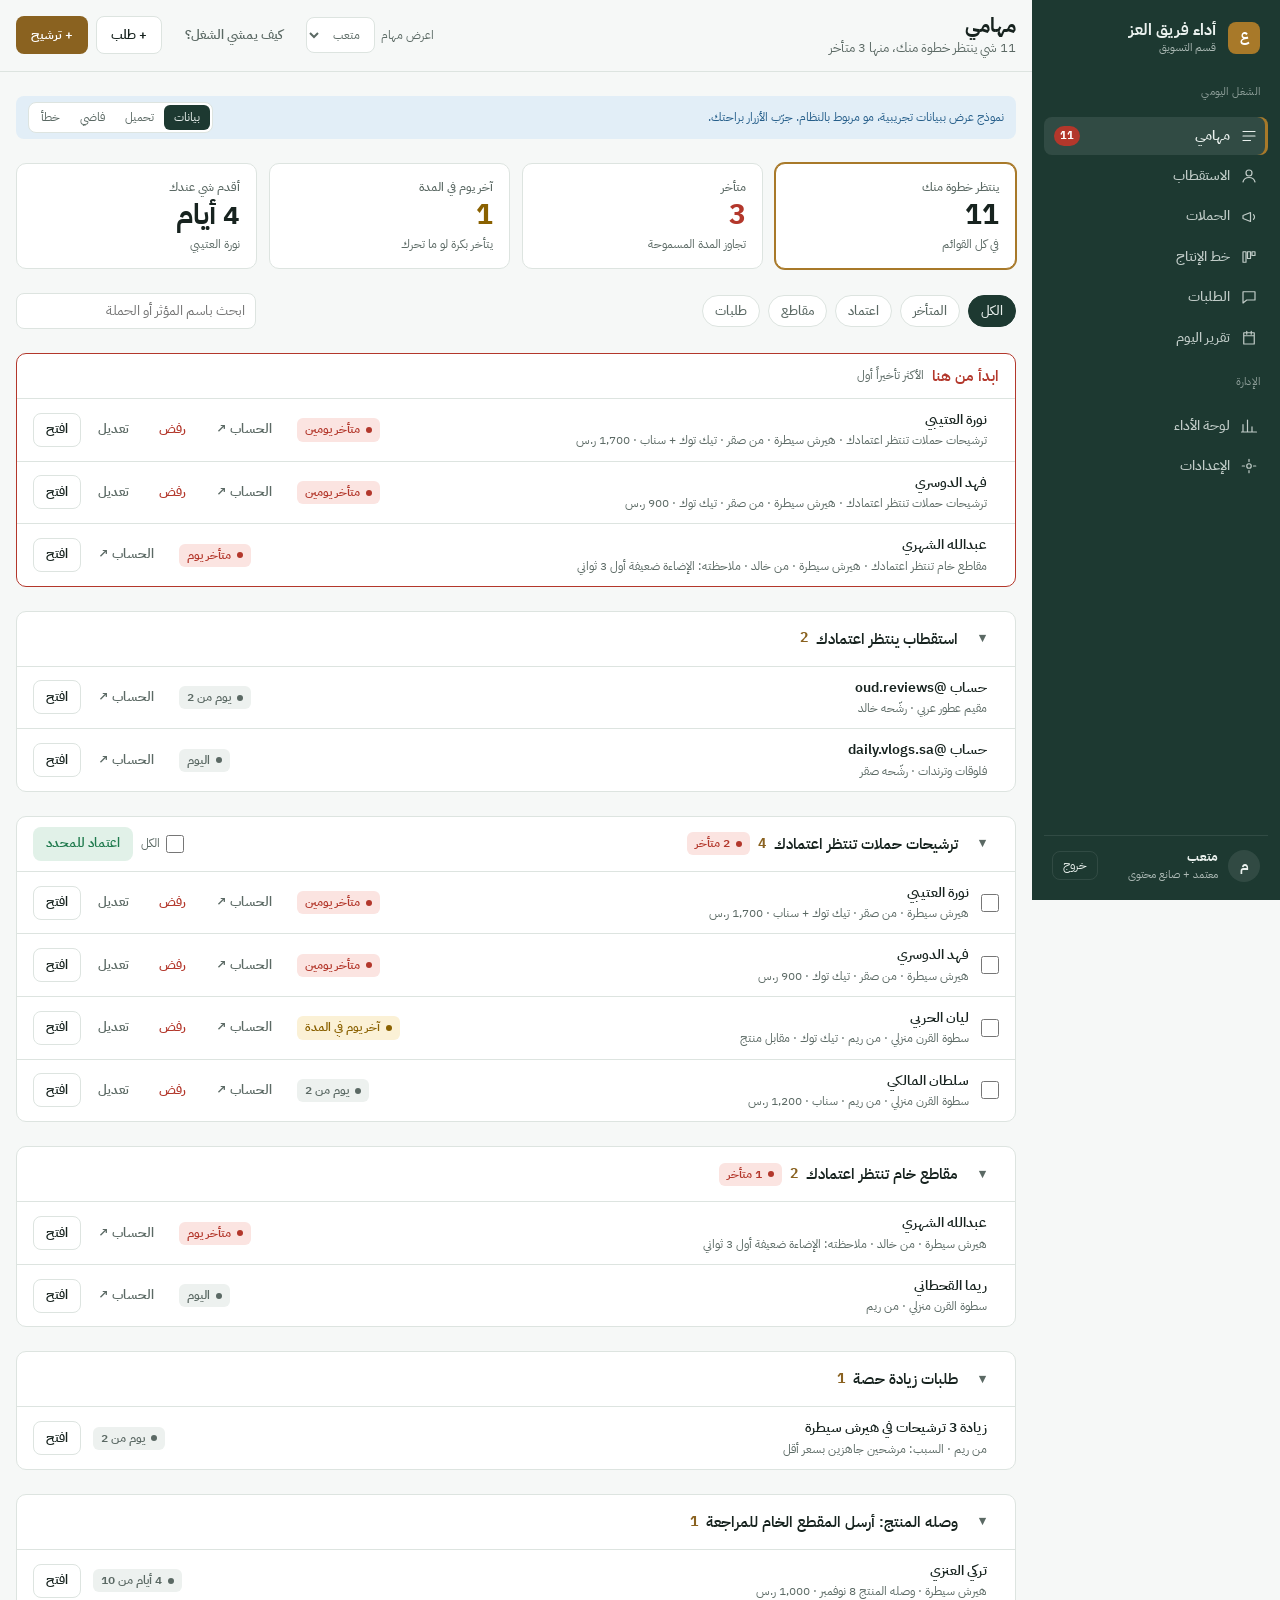
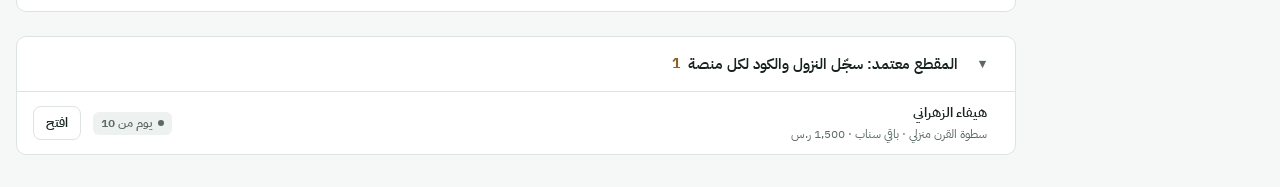
==== prototype/index.html @ f58e15cd "تصميم الواجهة، المرحلة 1: نموذج معزول لصفحة مهامي وهيكل لوحة العمل، ومستند الجرد والرموز والمخاطر - " ====
<!doctype html>
<html lang="ar" dir="rtl">
<head>
<meta charset="utf-8">
<meta name="viewport" content="width=device-width,initial-scale=1,viewport-fit=cover">
<style>html,body{margin:0}[hidden]{display:none!important}</style>
</head>
<body>
<!-- نسخة للفتح المحلي. المصدر: alezz-workspace.html (لا تعدّل هذا الملف مباشرة) -->
<title>مساحة عمل فريق العز</title>
<meta name="claude:viewport-fit-sides" content="cover">
<link rel="stylesheet" href="https://fonts.googleapis.com/css2?family=IBM+Plex+Sans+Arabic:wght@400;500;600;700&display=swap">
<style>
/* Layout: شريط جانبي ثابت بلون العلامة (يمين في RTL) + شريط علوي سياقي + محتوى بعمود واحد. الأولوية تُقرأ من فوق لتحت: أرقام، ثم «ابدأ من هنا»، ثم القوائم. */
:root{
  --primary:#1D3931;--primary-ink:#EAF1EE;--primary-soft:rgba(255,255,255,.09);
  --accent:#A87929;--accent-fill:#8A6220;--accent-fill-ink:#FFFFFF;--accent-text:#8A6220;
  --bg:#F6F8F7;--surface:#FFFFFF;--sunk:#EDF1EF;--line:#DDE4E0;--ink:#17231F;--muted:#5B6964;
  --ok:#1F7A4D;--ok-soft:#E1F1E8;--warn:#8A6100;--warn-soft:#FBF1D6;--danger:#B3372B;--danger-soft:#FBE4E1;--info:#255E8A;--info-soft:#E2EEF7;
  --font:"IBM Plex Sans Arabic","Segoe UI",Tahoma,sans-serif;
  --r:10px;--r-sm:8px;--s1:4px;--s2:8px;--s3:12px;--s4:16px;--s5:24px;--s6:32px;
}
@media (prefers-color-scheme:dark){:root:not([data-theme="light"]){
  --primary:#12241F;--primary-ink:#DCE7E2;--primary-soft:rgba(255,255,255,.08);
  --accent:#D2A24C;--accent-fill:#D2A24C;--accent-fill-ink:#1A1408;--accent-text:#E0B463;
  --bg:#0F1513;--surface:#161D1A;--sunk:#1E2723;--line:#2B3632;--ink:#E6ECE9;--muted:#9BA8A2;
  --ok:#5CC08A;--ok-soft:#173428;--warn:#E0B445;--warn-soft:#382E14;--danger:#EC8377;--danger-soft:#3D1F1B;--info:#7DB6E0;--info-soft:#16293A;color-scheme:dark}}
:root[data-theme="dark"]{
  --primary:#12241F;--primary-ink:#DCE7E2;--primary-soft:rgba(255,255,255,.08);
  --accent:#D2A24C;--accent-fill:#D2A24C;--accent-fill-ink:#1A1408;--accent-text:#E0B463;
  --bg:#0F1513;--surface:#161D1A;--sunk:#1E2723;--line:#2B3632;--ink:#E6ECE9;--muted:#9BA8A2;
  --ok:#5CC08A;--ok-soft:#173428;--warn:#E0B445;--warn-soft:#382E14;--danger:#EC8377;--danger-soft:#3D1F1B;--info:#7DB6E0;--info-soft:#16293A;color-scheme:dark}
*{box-sizing:border-box}
body{background:var(--bg);color:var(--ink);font-family:var(--font);font-size:14px;line-height:1.6}
button,input,select{font:inherit;color:inherit}
:focus-visible{outline:2px solid var(--accent);outline-offset:2px;border-radius:6px}
h1,h2,h3,p{margin:0}
.num{font-variant-numeric:tabular-nums}
.app{display:grid;grid-template-columns:248px minmax(0,1fr);min-height:100vh}

/* الشريط الجانبي */
.side{background:var(--primary);color:var(--primary-ink);position:sticky;top:0;height:100vh;display:flex;flex-direction:column;gap:var(--s4);padding:var(--s4) var(--s3);padding-right:max(var(--s3),env(safe-area-inset-right,0px));overflow-y:auto}
.brand{display:flex;align-items:center;gap:var(--s3);padding:var(--s1) var(--s2) var(--s3)}
.brand b{font-size:16px;font-weight:700;line-height:1.3}
.brand small{display:block;font-size:11px;opacity:.7;font-weight:400}
.mark{width:32px;height:32px;border-radius:8px;background:var(--accent);color:#fff;display:grid;place-items:center;font-weight:700;flex:none}
.navlabel{font-size:11px;opacity:.55;padding:0 var(--s2);letter-spacing:.02em}
.side nav{display:grid;gap:2px}
.side nav a{display:flex;align-items:center;gap:10px;padding:8px 10px;border-radius:var(--r-sm);color:inherit;text-decoration:none;font-weight:500;opacity:.8;min-height:38px}
.side nav a:hover{background:var(--primary-soft);opacity:1}
.side nav a[aria-current="page"]{background:var(--primary-soft);opacity:1;font-weight:600;box-shadow:inset -3px 0 0 var(--accent)}
.side nav svg{width:18px;height:18px;flex:none;stroke:currentColor;fill:none;stroke-width:1.6;stroke-linecap:round;stroke-linejoin:round}
.side nav .n{margin-inline-start:auto;font-size:11px;font-weight:700;min-width:22px;text-align:center;padding:1px 6px;border-radius:999px;background:var(--danger);color:#fff}
.me{margin-top:auto;display:flex;align-items:center;gap:10px;padding:var(--s3) var(--s2) 0;border-top:1px solid var(--primary-soft)}
.avatar{width:32px;height:32px;border-radius:50%;background:var(--primary-soft);display:grid;place-items:center;font-weight:700;flex:none}
.me div{min-width:0;flex:1;line-height:1.35}
.me b{display:block;font-size:13px}.me small{font-size:11px;opacity:.7}
.me button{background:none;border:1px solid var(--primary-soft);color:inherit;border-radius:var(--r-sm);padding:4px 10px;font-size:12px;cursor:pointer}

/* الشريط العلوي */
.main{min-width:0;display:flex;flex-direction:column}
.top{position:sticky;top:env(safe-area-inset-top,0px);z-index:4;background:var(--bg);border-bottom:1px solid var(--line)}
.top-in,.page{max-width:1120px;width:100%;margin:0 auto;padding-left:max(16px,env(safe-area-inset-left,0px));padding-right:max(16px,env(safe-area-inset-right,0px))}
.top-in{display:flex;align-items:center;gap:var(--s3);padding-block:var(--s3);flex-wrap:wrap}
.top h1{font-size:20px;font-weight:700;line-height:1.3}
.top .sub{font-size:13px;color:var(--muted)}
.top .ttl{min-width:0;flex:1 1 220px}
.top .acts{display:flex;gap:var(--s2);align-items:center;flex-wrap:wrap}
.btn.menu{display:none}
.field{display:flex;align-items:center;gap:6px;font-size:12px;color:var(--muted)}
select,input[type=search]{height:36px;border:1px solid var(--line);border-radius:var(--r-sm);background:var(--surface);padding:0 10px;min-width:0}
.page{padding-block:var(--s5) var(--s6);display:grid;gap:var(--s5)}
.demo{background:var(--info-soft);color:var(--info);font-size:12px;border-radius:var(--r-sm);padding:6px 12px;display:flex;gap:var(--s3);align-items:center;flex-wrap:wrap}
.seg{display:inline-flex;background:var(--surface);border:1px solid var(--line);border-radius:var(--r-sm);padding:2px;margin-inline-start:auto}
.seg button{border:0;background:none;padding:3px 10px;border-radius:6px;cursor:pointer;font-size:12px;color:var(--muted)}
.seg button[aria-pressed="true"]{background:var(--primary);color:var(--primary-ink)}

/* أزرار */
.btn{height:34px;padding:0 12px;border-radius:var(--r-sm);border:1px solid var(--line);background:var(--surface);cursor:pointer;font-weight:600;font-size:13px;white-space:nowrap;display:inline-flex;align-items:center;gap:6px}
.btn:hover{background:var(--sunk)}
.btn.primary{background:var(--accent-fill);color:var(--accent-fill-ink);border-color:transparent}
.btn.ok{background:var(--ok-soft);color:var(--ok);border-color:transparent}
.btn.quiet{border-color:transparent;background:none;color:var(--muted)}
.btn.no{color:var(--danger);border-color:transparent;background:none}
.btn.lg{height:38px;padding:0 14px}

/* بطاقات الأرقام */
.kpis{display:grid;grid-template-columns:repeat(auto-fit,minmax(170px,1fr));gap:var(--s3)}
.kpi{background:var(--surface);border:1px solid var(--line);border-radius:var(--r);padding:14px 16px;text-align:start;cursor:pointer;display:grid;gap:2px}
.kpi[aria-pressed="true"]{border-color:var(--accent);box-shadow:0 0 0 1px var(--accent)}
.kpi .l{font-size:12px;color:var(--muted);font-weight:500}
.kpi .v{font-size:28px;font-weight:700;line-height:1.2}
.kpi .h{font-size:12px;color:var(--muted)}
.kpi.danger .v{color:var(--danger)}.kpi.warn .v{color:var(--warn)}
.kpi.static{cursor:default}

/* الشارات */
.b{display:inline-flex;align-items:center;gap:6px;font-size:12px;font-weight:600;padding:2px 8px;border-radius:6px;background:var(--sunk);color:var(--muted);white-space:nowrap}
.b::before{content:"";width:6px;height:6px;border-radius:50%;background:currentColor;flex:none}
.b.danger{background:var(--danger-soft);color:var(--danger)}.b.warn{background:var(--warn-soft);color:var(--warn)}
.b.ok{background:var(--ok-soft);color:var(--ok)}.b.info{background:var(--info-soft);color:var(--info)}

/* شريط التصفية */
.filters{display:flex;gap:var(--s2);align-items:center;flex-wrap:wrap}
.chip{height:32px;padding:0 12px;border-radius:999px;border:1px solid var(--line);background:var(--surface);cursor:pointer;font-size:13px;font-weight:500;color:var(--muted)}
.chip[aria-pressed="true"]{background:var(--primary);color:var(--primary-ink);border-color:var(--primary)}
.filters input{margin-inline-start:auto;flex:0 1 240px}

/* القوائم */
.group{background:var(--surface);border:1px solid var(--line);border-radius:var(--r);overflow:hidden}
.ghead{display:flex;align-items:center;gap:var(--s2);padding:10px 16px;flex-wrap:wrap}
.ghead h2{font-size:15px;font-weight:600}
.ghead .c{font-weight:700;color:var(--accent-text)}
.ghead .tools{margin-inline-start:auto;display:flex;gap:var(--s2);align-items:center;flex-wrap:wrap}
.ghead label{display:inline-flex;gap:6px;align-items:center;font-size:12px;color:var(--muted);cursor:pointer}
.start{border-color:var(--danger);}
.start .ghead h2{color:var(--danger)}
.row{display:grid;grid-template-columns:auto minmax(0,1fr) auto auto;gap:var(--s3);align-items:center;padding:10px 16px;border-top:1px solid var(--line)}
.row .t{font-weight:600}
.row .m{font-size:12px;color:var(--muted);overflow-wrap:anywhere}
.row .a{display:flex;gap:4px;align-items:center;flex-wrap:wrap;justify-content:flex-end}
input[type=checkbox]{width:18px;height:18px;accent-color:var(--accent-fill);margin:0}
.state{background:var(--surface);border:1px dashed var(--line);border-radius:var(--r);padding:var(--s6) var(--s4);text-align:center;display:grid;gap:var(--s2);justify-items:center}
.state h2{font-size:16px}.state p{color:var(--muted);max-width:46ch}
.sk{height:14px;border-radius:6px;background:var(--sunk)}
@media (prefers-reduced-motion:no-preference){.sk{animation:pulse 1.2s ease-in-out infinite}}
@keyframes pulse{50%{opacity:.5}}

/* جدول */
.tw{overflow-x:auto;border:1px solid var(--line);border-radius:var(--r);background:var(--surface)}
table{border-collapse:collapse;width:100%;font-size:13px}
th,td{padding:10px 14px;text-align:start;white-space:nowrap;border-top:1px solid var(--line)}
thead th{border-top:0;font-size:12px;color:var(--muted);font-weight:600;background:var(--sunk)}
td.n,th.n{text-align:end;font-variant-numeric:tabular-nums}
.sec h2{font-size:16px;font-weight:700;margin-bottom:var(--s2)}
.cols{display:grid;grid-template-columns:repeat(auto-fit,minmax(280px,1fr));gap:var(--s4)}
.card{background:var(--surface);border:1px solid var(--line);border-radius:var(--r);padding:var(--s4)}
.card h3{font-size:14px;font-weight:600;margin-bottom:var(--s2)}
.card ul{margin:0;padding-inline-start:18px;color:var(--muted);display:grid;gap:4px}

/* لوحة التفاصيل والتنبيه */
.sheet{position:fixed;inset:0 auto 0 0;width:min(420px,100%);background:var(--surface);border-inline-start:1px solid var(--line);z-index:8;padding:calc(var(--s5) + env(safe-area-inset-top,0px)) var(--s4) var(--s5);padding-left:max(var(--s4),env(safe-area-inset-left,0px));display:grid;gap:var(--s4);align-content:start;overflow-y:auto;box-shadow:0 0 40px rgba(0,0,0,.18)}
.steps{display:grid;gap:6px;margin:0;padding:0;list-style:none}
.steps li{display:flex;gap:10px;align-items:center;color:var(--muted);font-size:13px}
.steps li::before{content:"";width:10px;height:10px;border-radius:50%;border:2px solid var(--line);flex:none}
.steps li.d::before{background:var(--ok);border-color:var(--ok)}
.steps li.c{color:var(--ink);font-weight:600}.steps li.c::before{border-color:var(--accent);background:var(--accent)}
.toast{position:fixed;bottom:calc(20px + env(safe-area-inset-bottom,0px));inset-inline:0;margin:auto;width:fit-content;max-width:calc(100% - 32px);background:var(--ink);color:var(--bg);padding:10px 16px;border-radius:var(--r-sm);z-index:9;font-size:13px}
.shade{position:fixed;inset:0;background:rgba(0,0,0,.4);z-index:6}

@media (max-width:900px){
  .app{grid-template-columns:minmax(0,1fr)}
  .side{position:fixed;inset:0 0 0 auto;width:min(280px,86%);z-index:7;transform:translateX(100%);padding-top:calc(var(--s4) + env(safe-area-inset-top,0px))}
  .side.open{transform:none}
  .btn.menu{display:inline-flex}
  .row{grid-template-columns:auto minmax(0,1fr)}
  .row .st{grid-column:2}.row .a{grid-column:1/-1;justify-content:flex-start}
  .filters input{flex:1 1 100%;margin:0}
}
@media (max-width:900px) and (prefers-reduced-motion:no-preference){.side{transition:transform .18s ease}}
</style>

<div class="app" dir="rtl" lang="ar">
  <aside class="side" id="side">
    <div class="brand"><span class="mark">ع</span><b>أداء فريق العز<small>قسم التسويق</small></b></div>
    <span class="navlabel">الشغل اليومي</span>
    <nav id="nav1" aria-label="الشغل اليومي"></nav>
    <span class="navlabel">الإدارة</span>
    <nav id="nav2" aria-label="الإدارة"></nav>
    <div class="me"><span class="avatar" id="meAv"></span><div><b id="meName"></b><small id="meRole"></small></div><button type="button" id="out">خروج</button></div>
  </aside>
  <div class="shade" id="shade" hidden></div>

  <div class="main">
    <header class="top"><div class="top-in">
      <button class="btn menu" id="menu" type="button" aria-label="القائمة" aria-controls="side">☰</button>
      <div class="ttl"><h1 id="pTitle"></h1><div class="sub" id="pSub"></div></div>
      <div class="acts" id="pActs"></div>
    </div></header>
    <main class="page" id="page"></main>
  </div>
</div>
<aside class="sheet" id="sheet" hidden dir="rtl" lang="ar" aria-label="تفاصيل الملف"></aside>
<div class="toast" id="toast" hidden role="status" dir="rtl"></div>

<script>
document.documentElement.lang = 'ar'; document.documentElement.dir = 'rtl';
const $ = id => document.getElementById(id);
const esc = s => String(s).replace(/[&<>"]/g, c => ({ '&': '&amp;', '<': '&lt;', '>': '&gt;', '"': '&quot;' }[c]));
const IC = { mine: 'M4 6h16M4 12h16M4 18h10', acq: 'M12 12a4 4 0 100-8 4 4 0 000 8zM4 20c1-4 4-6 8-6s7 2 8 6', camps: 'M4 10v4l10 4V6L4 10zM18 9a4 4 0 010 6', pipe: 'M4 5h4v14H4zM10 5h4v9h-4zM16 5h4v5h-4z', req: 'M4 5h16v11H9l-5 4V5z', today: 'M5 5h14v15H5zM5 9h14M9 3v4M15 3v4', dash: 'M4 20V10M10 20V4M16 20v-7M22 20H2', setup: 'M12 15a3 3 0 100-6 3 3 0 000 6zM12 3v3M12 18v3M3 12h3M18 12h3' };
const NAV = [['mine', 'مهامي'], ['acq', 'الاستقطاب'], ['camps', 'الحملات'], ['pipe', 'خط الإنتاج'], ['req', 'الطلبات'], ['today', 'تقرير اليوم']];
const NAV2 = [['dash', 'لوحة الأداء'], ['setup', 'الإعدادات']];
const STEPS = ['الترشيح', 'الاعتماد', 'العنوان', 'الشحن', 'المقطع والنشر', 'التشغيل'];

/* بيانات تجريبية للنموذج فقط: أسماء المؤثرين والأرقام مو حقيقية */
const PEOPLE = { metab: ['متعب', 'معتمد + صانع محتوى'], saqr: ['صقر', 'صانع محتوى + شحن'], reem: ['ريم', 'صانع محتوى'] };
const Q = {
  acq_review: { t: 'استقطاب ينتظر اعتمادك', f: 'appr', step: 1, acts: [['acct', 'الحساب ↗'], ['open', 'افتح']] },
  appr: { t: 'ترشيحات حملات تنتظر اعتمادك', f: 'appr', step: 1, bulk: 'اعتماد', acts: [['acct', 'الحساب ↗'], ['no', 'رفض'], ['fix', 'تعديل'], ['open', 'افتح']] },
  draft: { t: 'مقاطع خام تنتظر اعتمادك', f: 'video', step: 4, acts: [['acct', 'الحساب ↗'], ['open', 'افتح']] },
  quota_req: { t: 'طلبات زيادة حصة', f: 'req', step: 0, acts: [['open', 'افتح']] },
  ship_send: { t: 'جاهزة للشحن', f: 'ship', step: 3, bulk: 'تم الشحن اليوم', sheet: ['تنزيل كشف الشحن Excel', 'كشف سلاسل Excel'], acts: [['open', 'افتح']] },
  ship_wait: { t: 'في الطريق: سجّل الوصول', f: 'ship', step: 3, bulk: 'وصلت اليوم', acts: [['open', 'افتح']] },
  video: { t: 'وصله المنتج: أرسل المقطع الخام للمراجعة', f: 'video', step: 4, acts: [['open', 'افتح']] },
  video_fix: { t: 'مقاطع رجعت لك للتعديل', f: 'video', step: 4, acts: [['open', 'افتح']] },
  post: { t: 'المقطع معتمد: سجّل النزول والكود لكل منصة', f: 'video', step: 4, acts: [['open', 'افتح']] },
  intake: { t: 'معتمد: كمّل العنوان أو أرسل الرابط للمؤثر', f: 'ship', step: 2, acts: [['open', 'افتح']] },
  req_in: { t: 'طلبات عليك', f: 'req', step: 0, acts: [['open', 'افتح']] }
};
const SEED = {
  metab: [
    ['appr', 'نورة العتيبي', 'هيرش سيطرة · من صقر · تيك توك + سناب', '1,700 ر.س', 4, 2], ['appr', 'فهد الدوسري', 'هيرش سيطرة · من صقر · تيك توك', '900 ر.س', 4, 2],
    ['appr', 'ليان الحربي', 'سطوة القرن منزلي · من ريم · تيك توك', 'مقابل منتج', 2, 2], ['appr', 'سلطان المالكي', 'سطوة القرن منزلي · من ريم · سناب', '1,200 ر.س', 1, 2],
    ['draft', 'عبدالله الشهري', 'هيرش سيطرة · من خالد · ملاحظته: الإضاءة ضعيفة أول 3 ثواني', '', 2, 1], ['draft', 'ريما القحطاني', 'سطوة القرن منزلي · من ريم', '', 0, 1],
    ['acq_review', 'حساب @oud.reviews', 'مقيم عطور عربي · رشّحه خالد', '', 1, 2], ['acq_review', 'حساب @daily.vlogs.sa', 'فلوقات وترندات · رشّحه صقر', '', 0, 2],
    ['quota_req', 'زيادة 3 ترشيحات في هيرش سيطرة', 'من ريم · السبب: مرشحين جاهزين بسعر أقل', '', 1, 2],
    ['video', 'تركي العنزي', 'هيرش سيطرة · وصله المنتج 8 نوفمبر', '1,000 ر.س', 4, 10], ['post', 'هيفاء الزهراني', 'سطوة القرن منزلي · باقي سناب', '1,500 ر.س', 1, 10]
  ],
  saqr: [
    ['ship_send', 'نورة العتيبي', 'هيرش سيطرة · الرياض، الملقا · RRRD2929', '', 8, 7], ['ship_send', 'ماجد السبيعي', 'هيرش سيطرة · جدة، الروضة · JEDA4410', '', 2, 7], ['ship_send', 'أروى الغامدي', 'سطوة القرن منزلي · الدمام، الشاطئ', '', 1, 7],
    ['ship_wait', 'خالد البلوي', 'هيرش سيطرة · سمسا · 5616848521', '', 3, 7], ['ship_wait', 'جود العمري', 'سطوة القرن منزلي · أرامكس · 4470012', '', 7, 7],
    ['video_fix', 'سارة المطيري', 'هيرش سيطرة · المطلوب: الصوت منخفض في آخر المقطع', '800 ر.س', 2, 10], ['intake', 'يزيد الرشيد', 'سطوة القرن منزلي · ما عبّى العنوان', '1,100 ر.س', 4, 3]
  ],
  reem: [
    ['video', 'ليان الحربي', 'سطوة القرن منزلي · وصله المنتج 9 نوفمبر', 'مقابل منتج', 3, 10], ['post', 'ريما القحطاني', 'سطوة القرن منزلي · باقي تيك توك', '1,300 ر.س', 0, 10],
    ['req_in', 'تعديل بنر حملة سطوة القرن', 'من لؤي · الموعد 13 نوفمبر', '', 1, 2]
  ]
};
const AUDIT = {
  acq: ['الاستقطاب', 'ملف واحد لكل مؤثر', ['بحث وتصفية بالحالة والمرشِّح ونوع الحساب', 'جدول المؤثرين مع السعر قبل وبعد التفاوض', 'ملف المؤثر: الترشيح، اعتماد متعب، التواصل والتفاوض، الحملات'], ['جدول أوضح بأعمدة ثابتة وشارات حالة', 'ملف المؤثر كلوحة جانبية بدل نافذة فوق الصفحة']],
  camps: ['الحملات', 'المطلوب والحصص والتقدم', ['بطاقة لكل حملة بأرقامها الثمانية', 'جدول الحصص لكل موظف وتوزيعها', 'إعدادات الحملة وزر الترشيح الجماعي'], ['تقدم الحملة كشريط واحد واضح', 'جدول الحصص قابل للتعديل بنفس شكل باقي الجداول']],
  pipe: ['خط الإنتاج', 'المراحل الست ومين مسؤول', ['لوحة المراحل بعدد المفتوح والمتأخر', 'بحث وتصفية بالصانع والحملة والمتأخر', 'جدول الملفات ويفتح ملف المشاركة'], ['المراحل كمسار أفقي يقرأ من اليمين', 'المتأخر مميّز بشارة مو بلون السطر فقط']],
  req: ['الطلبات', 'بديل الواتساب بين الأدوار', ['قائمة الطلبات مع غير المقروء', 'سجل كل طلب مثل المحادثة', 'تسليم، مراجعة، إرجاع للتعديل، إشعارات المتصفح'], ['فصل «عليّ» عن «طلبته من غيري» بتبويبين', 'السجل الزمني بخط أوضح وأسماء بارزة']],
  today: ['تقرير اليوم', 'دقيقتين آخر الدوام', ['اللي انسجّل تلقائياً من شغل اليوم', 'قائمة المهام اليومية حسب الدور', 'شغل غير مسجّل ومعوّقات تحتاج تدخّل'], ['المعوّقات في خانة بارزة لأنها أهم ما في التقرير', 'حالة الحفظ واضحة جنب الزر']],
  setup: ['الإعدادات', 'الفريق والمدد والقوائم', ['تفعيل الأعضاء وتحديد الأدوار', 'المدة المسموحة لكل مرحلة', 'قوائم تقرير اليوم، إعدادات بطاقة الأداء، مفاتيح البنك'], ['تقسيم الصفحة لأقسام بقائمة جانبية داخلية', 'تأكيد قبل أي تغيير في الأدوار']]
};

const S = { view: 'mine', who: 'metab', rows: {}, filter: 'all', q: '', mode: 'data', closed: {} };
let uid = 0; for (const k in SEED) S.rows[k] = SEED[k].map(r => ({ id: ++uid, q: r[0], n: r[1], m: r[2], p: r[3], age: r[4], sla: r[5] }));
const late = r => r.age > r.sla, soon = r => r.age === r.sla;
const days = n => n === 1 ? 'يوم' : n === 2 ? 'يومين' : n <= 10 ? n + ' أيام' : n + ' يوم';
const mine = () => S.rows[S.who];
let toastT; function toast(t) { const e = $('toast'); e.textContent = t; e.hidden = false; clearTimeout(toastT); toastT = setTimeout(() => e.hidden = true, 3200); }

function nav() {
  const n = mine().length;
  const link = ([k, t]) => `<a href="#${k}" ${S.view === k ? 'aria-current="page"' : ''}><svg viewBox="0 0 24 24" aria-hidden="true"><path d="${IC[k]}"/></svg>${t}${k === 'mine' && n ? `<span class="n num" aria-label="${n} مهمة">${n}</span>` : ''}</a>`;
  $('nav1').innerHTML = NAV.map(link).join(''); $('nav2').innerHTML = NAV2.map(link).join('');
  $('meName').textContent = PEOPLE[S.who][0]; $('meRole').textContent = PEOPLE[S.who][1]; $('meAv').textContent = PEOPLE[S.who][0][0];
}
function ageBadge(r) { return `<span class="b ${late(r) ? 'danger' : soon(r) ? 'warn' : ''}">${late(r) ? `متأخر ${days(r.age - r.sla)}` : soon(r) ? 'آخر يوم في المدة' : r.age ? `${days(r.age)} من ${r.sla}` : 'اليوم'}</span>`; }
function rowHtml(r, bulk, withQueue) {
  const q = Q[r.q];
  return `<div class="row" data-id="${r.id}">${bulk ? `<input type="checkbox" id="c${r.id}" aria-label="تحديد ${esc(r.n)}">` : '<span></span>'}
    <div><div class="t">${esc(r.n)}</div><div class="m">${esc([withQueue ? q.t : '', r.m, r.p].filter(Boolean).join(' · '))}</div></div>
    <div class="st">${ageBadge(r)}</div>
    <div class="a">${q.acts.map(([a, l]) => `<button class="btn ${a === 'no' ? 'no' : a === 'open' ? '' : 'quiet'}" data-act="${a}" type="button">${l}</button>`).join('')}</div></div>`;
}
function pageMine() {
  const all = mine(), nLate = all.filter(late).length, nSoon = all.filter(soon).length;
  $('pTitle').textContent = 'مهامي'; $('pSub').textContent = all.length ? `${all.length} شي ينتظر خطوة منك، منها ${nLate} متأخر` : 'ما عندك شي معلّق';
  $('pActs').innerHTML = `<label class="field" for="who">اعرض مهام<select id="who">${Object.entries(PEOPLE).map(([k, v]) => `<option value="${k}" ${k === S.who ? 'selected' : ''}>${v[0]}</option>`).join('')}</select></label><button class="btn lg quiet" data-help type="button">كيف يمشي الشغل؟</button><button class="btn lg" data-new="طلب" type="button">+ طلب</button><button class="btn lg primary" data-new="ترشيح" type="button">+ ترشيح</button>`;
  const demo = `<div class="demo">نموذج عرض ببيانات تجريبية، مو مربوط بالنظام. جرّب الأزرار براحتك.<span class="seg" role="group" aria-label="حالة الصفحة">${[['data', 'بيانات'], ['load', 'تحميل'], ['empty', 'فاضي'], ['err', 'خطأ']].map(([k, t]) => `<button type="button" data-mode="${k}" aria-pressed="${S.mode === k}">${t}</button>`).join('')}</span></div>`;
  if (S.mode === 'load') return $('page').innerHTML = demo + `<div class="kpis">${'<div class="kpi static"><div class="sk" style="width:50%"></div><div class="sk" style="width:30%;height:28px;margin-top:8px"></div></div>'.repeat(4)}</div><div class="group">${'<div class="row"><span></span><div style="display:grid;gap:8px"><div class="sk" style="width:40%"></div><div class="sk" style="width:70%"></div></div></div>'.repeat(5)}</div>`;
  if (S.mode === 'err') return $('page').innerHTML = demo + `<div class="state"><h2>ما قدرنا نحمّل مهامك</h2><p>فيه مشكلة في الاتصال بالإنترنت. تأكد من النت، وبياناتك محفوظة ما راح منها شي.</p><button class="btn primary" data-mode="data" type="button">حاول مرة ثانية</button></div>`;
  if (S.mode === 'empty' || !all.length) return $('page').innerHTML = demo + `<div class="state"><h2>ما عندك شي معلّق الحين</h2><p>أي ترشيح أو طلب يحتاج خطوة منك يطلع هنا مباشرة. تقدر تبدأ ترشيح جديد أو تطلب شي من زميل.</p><div class="acts"><button class="btn primary" data-new="ترشيح" type="button">+ ترشيح</button> <button class="btn" data-new="طلب" type="button">+ طلب</button></div></div>`;
  const fl = S.filter, qq = S.q.trim();
  const L = all.filter(r => (fl === 'all' || (fl === 'late' ? late(r) : fl === 'soon' ? soon(r) : Q[r.q].f === fl)) && (!qq || (r.n + r.m).includes(qq)));
  const kinds = [['all', 'الكل'], ['late', 'المتأخر'], ['appr', 'اعتماد'], ['video', 'مقاطع'], ['ship', 'شحن وعناوين'], ['req', 'طلبات']].filter(([k]) => k === 'all' || k === 'late' || all.some(r => Q[r.q].f === k));
  const kpi = (k, l, v, h, cls) => `<button class="kpi ${cls || ''}" type="button" data-f="${k}" aria-pressed="${fl === k}"><span class="l">${l}</span><span class="v num">${v}</span><span class="h">${h}</span></button>`;
  const startList = L.filter(late).sort((a, b) => (b.age - b.sla) - (a.age - a.sla)).slice(0, 3);
  const groups = Object.keys(Q).filter(k => L.some(r => r.q === k)).map(k => { const q = Q[k], R = L.filter(r => r.q === k).sort((a, b) => (b.age - b.sla) - (a.age - a.sla)), nl = R.filter(late).length, shut = S.closed[k];
    return `<section class="group" data-g="${k}"><div class="ghead"><button class="btn quiet" data-fold="${k}" type="button" aria-expanded="${!shut}" aria-label="${shut ? 'افتح' : 'اطوِ'} ${q.t}">${shut ? '◂' : '▾'}</button><h2>${q.t}</h2><span class="c num">${R.length}</span>${nl ? `<span class="b danger">${nl} متأخر</span>` : ''}
      <div class="tools">${(q.sheet || []).map(x => `<button class="btn" data-sheet type="button">${x}</button>`).join('')}${q.bulk && !shut ? `<label for="all_${k}"><input type="checkbox" id="all_${k}" data-all> الكل</label><button class="btn ok" data-bulk="${q.bulk}" type="button">${q.bulk} للمحدد</button>` : ''}</div></div>${shut ? '' : R.map(r => rowHtml(r, !!q.bulk)).join('')}</section>`; }).join('');
  $('page').innerHTML = demo + `<div class="kpis">${kpi('all', 'ينتظر خطوة منك', all.length, 'في كل القوائم')}${kpi('late', 'متأخر', nLate, 'تجاوز المدة المسموحة', nLate ? 'danger' : '')}${kpi('soon', 'آخر يوم في المدة', nSoon, 'يتأخر بكرة لو ما تحرك', nSoon ? 'warn' : '')}<div class="kpi static"><span class="l">أقدم شي عندك</span><span class="v num">${days(Math.max(...all.map(r => r.age)))}</span><span class="h">${esc(all.slice().sort((a, b) => b.age - a.age)[0].n)}</span></div></div>
   <div class="filters" role="group" aria-label="تصفية المهام">${kinds.map(([k, t]) => `<button class="chip" type="button" data-f="${k}" aria-pressed="${fl === k}">${t}</button>`).join('')}<input type="search" id="q" placeholder="ابحث باسم المؤثر أو الحملة" value="${esc(S.q)}" aria-label="بحث في المهام"></div>
   ${startList.length && fl === 'all' && !qq ? `<section class="group start"><div class="ghead"><h2>ابدأ من هنا</h2><span class="m" style="color:var(--muted);font-size:12px">الأكثر تأخيراً أول</span></div>${startList.map(r => rowHtml(r, false, true)).join('')}</section>` : ''}
   ${groups || '<div class="state"><h2>ما فيه نتائج بهذي التصفية</h2><p>غيّر التصفية أو امسح البحث عشان ترجع كل مهامك.</p><button class="btn" data-f="all" type="button">اعرض الكل</button></div>'}`;
}
function pageDash() {
  $('pTitle').textContent = 'لوحة الأداء'; $('pSub').textContent = 'نوفمبر 2026 · من 1 إلى 12 نوفمبر'; $('pActs').innerHTML = '<button class="btn lg" data-sheet type="button">تنزيل Excel</button>';
  const K = [['استقطاب جديد', '14', 'هذا الشهر'], ['تم الاتفاق', '6', 'من 14 استقطاب'], ['وفّرنا بالتفاوض', '4,300', 'ريال'], ['نزل على منصة', '9', 'مقطع'], ['متأخر الحين', '5', 'في كل المراحل', 'danger']];
  const lv = [['منخفض', 'danger'], ['دون المتوسط', 'danger'], ['متوسط', 'warn'], ['جيد', 'warn'], ['جيد جداً', 'ok'], ['مثالي', 'ok']];
  const C = [['ريم', 44.5, 74, [5, 4, 6, 6]], ['متعب', 41.8, 70, [4, 5, 5, 4]], ['خالد', 37.3, 62, [3, 3, 5, 6]], ['صقر', 37.0, 62, [3, 4, 4, 5]]];
  $('page').innerHTML = `<div class="demo">نموذج عرض ببيانات تجريبية. يوضح شكل البطاقات والجداول والشارات، وباقي أقسام اللوحة تتصمم في المرحلة 2.</div>
   <div class="kpis">${K.map(([l, v, h, c]) => `<div class="kpi static ${c || ''}"><span class="l">${l}</span><span class="v num">${v}</span><span class="h">${h}</span></div>`).join('')}</div>
   <section class="sec"><h2>بطاقة الأداء الشهرية</h2><div class="tw"><table><thead><tr><th>الصانع</th><th class="n">الدرجة من 60</th><th class="n">النسبة</th><th>المقاطع</th><th>الإشغال</th><th>نسبة الإنجاز</th><th>سرعة النشر</th></tr></thead><tbody>${C.map(([n, s, p, L]) => `<tr><td><b>${n}</b></td><td class="n">${s}</td><td class="n"><span class="b ${p >= 75 ? 'ok' : p >= 65 ? 'warn' : 'danger'}">${p}٪</span></td>${L.map(x => `<td><span class="b ${lv[x - 1][1]}">${lv[x - 1][0]}</span></td>`).join('')}</tr>`).join('')}</tbody></table></div></section>
   <section class="sec"><h2>معوّقات تحتاج تدخّلك</h2><div class="group"><div class="row"><span></span><div><div class="t">شحنة متأخرة عند شركة الشحن من 4 أيام</div><div class="m">ريم · 10 نوفمبر</div></div><span class="b danger st">يومين بدون رد</span><div class="a"><button class="btn" data-new="طلب" type="button">حوّله لطلب</button></div></div><div class="row"><span></span><div><div class="t">ما عندي صلاحية الرد على تعليقات Spark</div><div class="m">لؤي · 11 نوفمبر</div></div><span class="b st">جديد</span><div class="a"><button class="btn" data-new="طلب" type="button">حوّله لطلب</button></div></div></div></section>`;
}
function pageAudit(k) {
  const [t, sub, now, next] = AUDIT[k]; $('pTitle').textContent = t; $('pSub').textContent = sub; $('pActs').innerHTML = '';
  $('page').innerHTML = `<div class="demo">هذي الصفحة ما تصممت في المرحلة 1. تحت جرد اللي فيها اليوم، وكله يبقى كما هو.</div><div class="cols"><div class="card"><h3>وش فيها اليوم</h3><ul>${now.map(x => `<li>${x}</li>`).join('')}</ul></div><div class="card"><h3>المقترح في المرحلة 2</h3><ul>${next.map(x => `<li>${x}</li>`).join('')}</ul></div></div>`;
}
function render() { nav(); if (S.view === 'mine') pageMine(); else if (S.view === 'dash') pageDash(); else pageAudit(S.view); }
function route() { const v = location.hash.slice(1); S.view = [...NAV, ...NAV2].some(x => x[0] === v) ? v : 'mine'; $('side').classList.remove('open'); $('shade').hidden = true; closeSheet(); render(); window.scrollTo(0, 0); }
function closeSheet() { $('sheet').hidden = true; }
function openSheet(r) { const q = Q[r.q];
  $('sheet').innerHTML = `<div style="display:flex;gap:12px;align-items:start"><div style="flex:1;min-width:0"><h2 style="font-size:18px">${esc(r.n)}</h2><div class="m" style="color:var(--muted);font-size:13px">${esc(r.m)}</div></div><button class="btn" id="sx" type="button">إغلاق</button></div>
   <div>${ageBadge(r)} ${r.p ? `<span class="b">${esc(r.p)}</span>` : ''}</div>
   <div><h3 style="font-size:13px;color:var(--muted);margin-bottom:8px">وين وصل الملف</h3><ol class="steps">${STEPS.map((s, i) => `<li class="${i < q.step ? 'd' : i === q.step ? 'c' : ''}">${s}${i === q.step ? ' (الحين)' : ''}</li>`).join('')}</ol></div>
   <p style="color:var(--muted);font-size:13px">في النسخة الفعلية تنفتح هنا كل أقسام الملف الستة بنفس حقولها وأزرارها الحالية.</p>`;
  $('sheet').hidden = false; $('sx').onclick = closeSheet; $('sx').focus();
}

document.addEventListener('click', e => {
  const t = e.target;
  if (t.closest('#menu')) { $('side').classList.add('open'); $('shade').hidden = false; return; }
  if (t.id === 'shade') { $('side').classList.remove('open'); $('shade').hidden = true; return; }
  if (t.id === 'out') return toast('في النسخة الفعلية: تسجيل الخروج');
  const md = t.closest('[data-mode]'); if (md) { S.mode = md.dataset.mode; return render(); }
  const f = t.closest('[data-f]'); if (f) { S.filter = f.dataset.f; S.q = ''; return render(); }
  const fold = t.closest('[data-fold]'); if (fold) { S.closed[fold.dataset.fold] = !S.closed[fold.dataset.fold]; return render(); }
  const nw = t.closest('[data-new]'); if (nw) return toast(`في النسخة الفعلية: تنفتح نافذة «${nw.dataset.new} جديد» بنفس حقولها الحالية`);
  if (t.closest('[data-help]')) return toast('في النسخة الفعلية: ينفتح دليل الشغل حسب دورك');
  if (t.closest('[data-sheet]')) return toast('في النسخة الفعلية: ينزل ملف Excel على جهازك');
  const all = t.closest('[data-all]'); if (all) { all.closest('.group').querySelectorAll('.row input[type=checkbox]').forEach(c => c.checked = all.checked); return; }
  const bulk = t.closest('[data-bulk]'); if (bulk) { const ids = [...bulk.closest('.group').querySelectorAll('.row input:checked')].map(c => +c.closest('.row').dataset.id); if (!ids.length) return toast('حدّد ملف واحد على الأقل'); S.rows[S.who] = mine().filter(r => !ids.includes(r.id)); render(); return toast(`${bulk.dataset.bulk}: ${ids.length} ملف (نموذج عرض، ما تغيّر شي في النظام)`); }
  const a = t.closest('[data-act]'); if (a) { const r = mine().find(x => x.id === +a.closest('.row').dataset.id); if (!r) return;
    if (a.dataset.act === 'open') return openSheet(r);
    if (a.dataset.act === 'acct') return toast('في النسخة الفعلية: يفتح حساب المؤثر في تبويب جديد');
    return toast(a.dataset.act === 'no' ? 'في النسخة الفعلية: يطلب سبب الرفض ثم يحفظ' : 'في النسخة الفعلية: يطلب وش المطلوب تعديله ثم يرجّعه لصاحبه'); }
});
document.addEventListener('change', e => { if (e.target.id === 'who') { S.who = e.target.value; S.filter = 'all'; S.q = ''; S.mode = 'data'; render(); } });
document.addEventListener('input', e => { if (e.target.id === 'q') { S.q = e.target.value; const p = e.target.selectionStart; pageMine(); const q = $('q'); if (q) { q.focus(); q.setSelectionRange(p, p); } } });
document.addEventListener('keydown', e => { if (e.key === 'Escape') { closeSheet(); $('side').classList.remove('open'); $('shade').hidden = true; } });
window.addEventListener('hashchange', route); route();
</script>

</body>
</html>
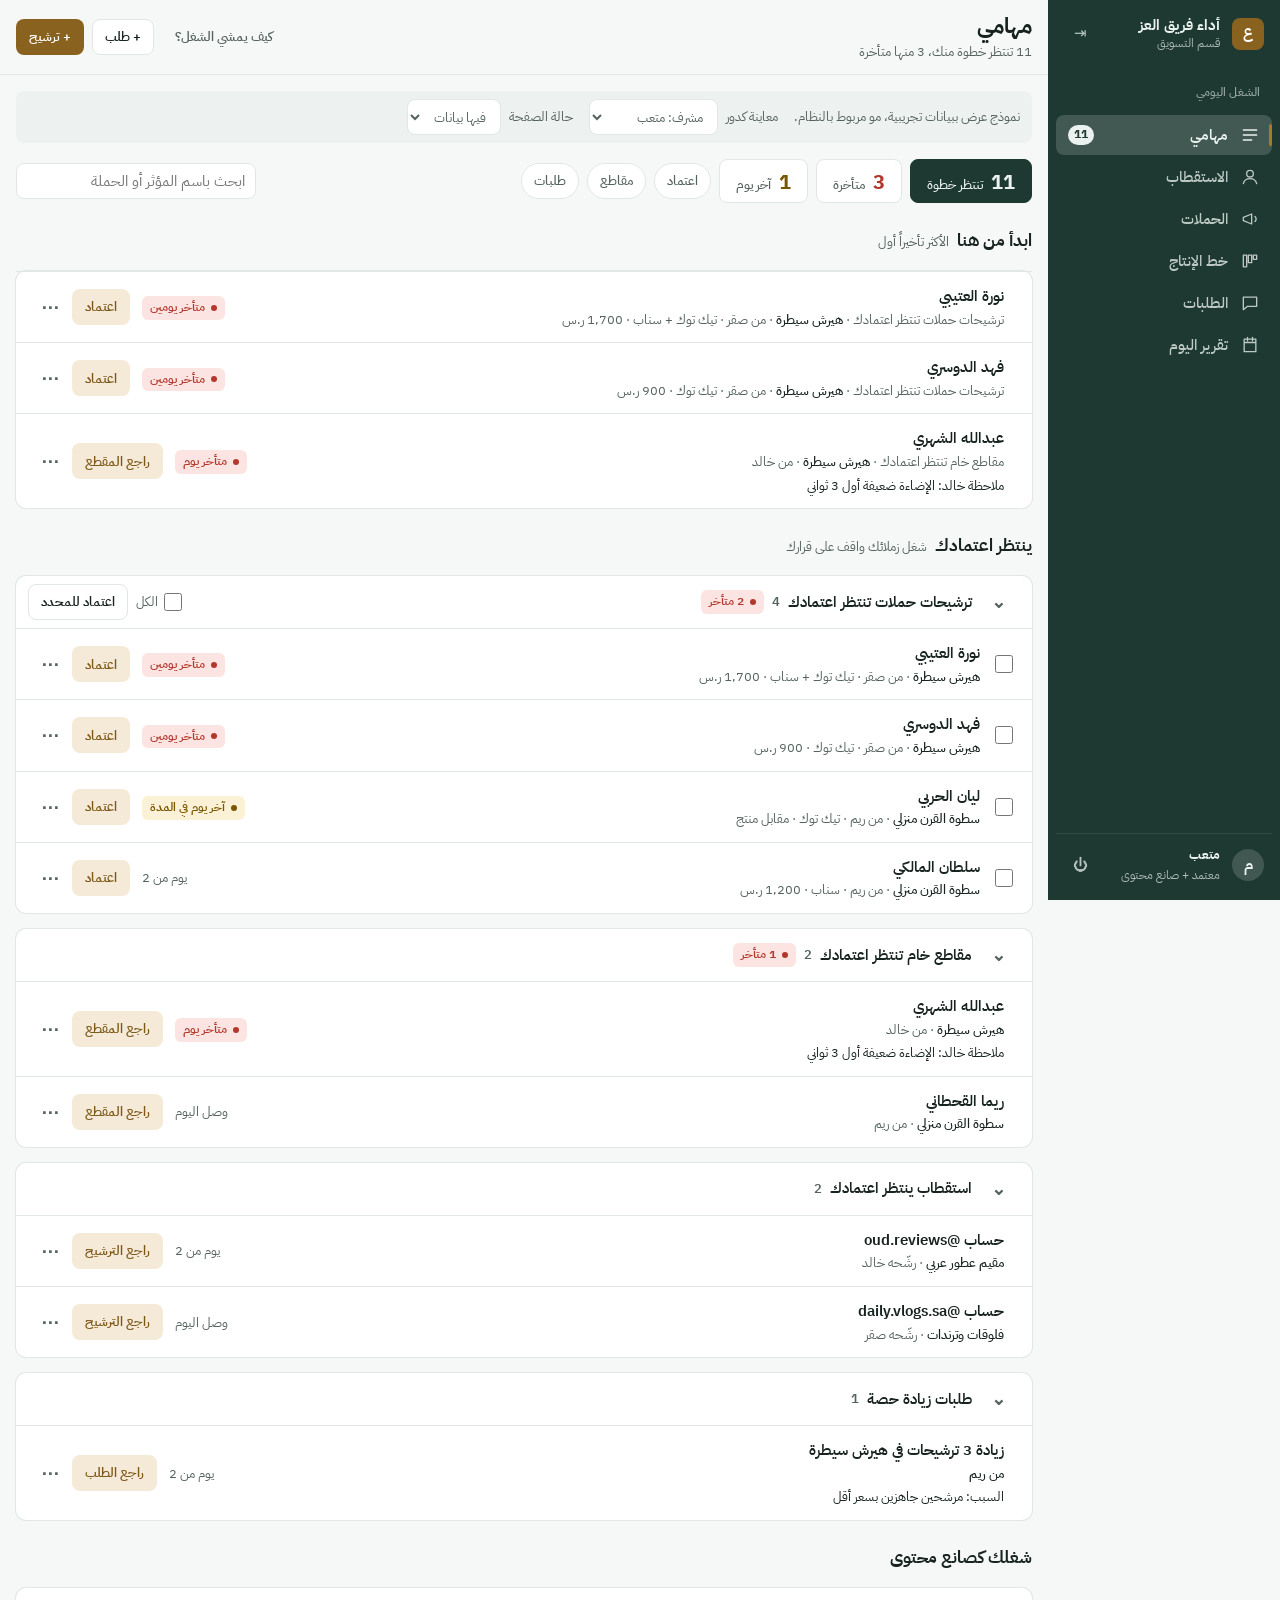
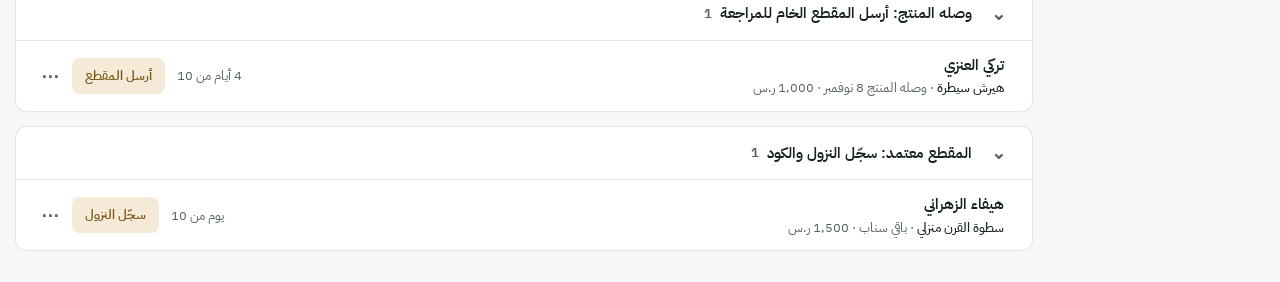
==== commit ac9d0d00: "تصميم الواجهة، المرحلة 1: تحسين النموذج المعزول بعد المراجعة (النسخة 2) - شريط جانبي 232 مع وضع مصغّ" ====
--- a/prototype/index.html
+++ b/prototype/index.html
@@ -11,176 +11,198 @@
 <meta name="claude:viewport-fit-sides" content="cover">
 <link rel="stylesheet" href="https://fonts.googleapis.com/css2?family=IBM+Plex+Sans+Arabic:wght@400;500;600;700&display=swap">
 <style>
-/* Layout: شريط جانبي ثابت بلون العلامة (يمين في RTL) + شريط علوي سياقي + محتوى بعمود واحد. الأولوية تُقرأ من فوق لتحت: أرقام، ثم «ابدأ من هنا»، ثم القوائم. */
+/* Layout: شريط جانبي بلون العلامة (يمين في RTL، 232 أو 64 مصغّر) + شريط علوي سياقي + عمود واحد. المهام أول، والأرقام سطر واحد يشتغل كتصفية. */
 :root{
-  --primary:#1D3931;--primary-ink:#EAF1EE;--primary-soft:rgba(255,255,255,.09);
-  --accent:#A87929;--accent-fill:#8A6220;--accent-fill-ink:#FFFFFF;--accent-text:#8A6220;
-  --bg:#F6F8F7;--surface:#FFFFFF;--sunk:#EDF1EF;--line:#DDE4E0;--ink:#17231F;--muted:#5B6964;
-  --ok:#1F7A4D;--ok-soft:#E1F1E8;--warn:#8A6100;--warn-soft:#FBF1D6;--danger:#B3372B;--danger-soft:#FBE4E1;--info:#255E8A;--info-soft:#E2EEF7;
+  --primary:#1D3931;--primary-ink:#EAF1EE;--primary-soft:rgba(255,255,255,.09);--primary-strong:rgba(255,255,255,.16);
+  --accent:#A87929;--accent-fill:#8A6220;--accent-fill-ink:#FFFFFF;--accent-text:#7D5819;--accent-soft:#F4EAD7;
+  --bg:#F6F8F7;--surface:#FFFFFF;--sunk:#EDF1EF;--line:#E1E7E4;--ink:#17231F;--muted:#55635E;
+  --warn:#7A5600;--warn-soft:#FBF1D6;--danger:#B3372B;--danger-soft:#FBE4E1;--ok:#1F7A4D;--ok-soft:#E1F1E8;--info:#255E8A;--info-soft:#E2EEF7;
   --font:"IBM Plex Sans Arabic","Segoe UI",Tahoma,sans-serif;
-  --r:10px;--r-sm:8px;--s1:4px;--s2:8px;--s3:12px;--s4:16px;--s5:24px;--s6:32px;
+  --fs-xs:12px;--fs-sm:13px;--fs-md:15px;--fs-lg:17px;--fs-xl:22px;
+  --s1:4px;--s2:8px;--s3:12px;--s4:16px;--s5:24px;--s6:32px;--r:10px;--r-sm:8px;--tap:36px;--side:232px;
 }
 @media (prefers-color-scheme:dark){:root:not([data-theme="light"]){
-  --primary:#12241F;--primary-ink:#DCE7E2;--primary-soft:rgba(255,255,255,.08);
-  --accent:#D2A24C;--accent-fill:#D2A24C;--accent-fill-ink:#1A1408;--accent-text:#E0B463;
-  --bg:#0F1513;--surface:#161D1A;--sunk:#1E2723;--line:#2B3632;--ink:#E6ECE9;--muted:#9BA8A2;
-  --ok:#5CC08A;--ok-soft:#173428;--warn:#E0B445;--warn-soft:#382E14;--danger:#EC8377;--danger-soft:#3D1F1B;--info:#7DB6E0;--info-soft:#16293A;color-scheme:dark}}
+  --primary:#12241F;--primary-ink:#DCE7E2;--primary-soft:rgba(255,255,255,.07);--primary-strong:rgba(255,255,255,.13);
+  --accent:#D2A24C;--accent-fill:#D2A24C;--accent-fill-ink:#1A1408;--accent-text:#E0B463;--accent-soft:#33280F;
+  --bg:#0F1513;--surface:#161D1A;--sunk:#1E2723;--line:#27322E;--ink:#E6ECE9;--muted:#9BA8A2;
+  --warn:#E0B445;--warn-soft:#382E14;--danger:#EC8377;--danger-soft:#3D1F1B;--ok:#5CC08A;--ok-soft:#173428;--info:#7DB6E0;--info-soft:#16293A;color-scheme:dark}}
 :root[data-theme="dark"]{
-  --primary:#12241F;--primary-ink:#DCE7E2;--primary-soft:rgba(255,255,255,.08);
-  --accent:#D2A24C;--accent-fill:#D2A24C;--accent-fill-ink:#1A1408;--accent-text:#E0B463;
-  --bg:#0F1513;--surface:#161D1A;--sunk:#1E2723;--line:#2B3632;--ink:#E6ECE9;--muted:#9BA8A2;
-  --ok:#5CC08A;--ok-soft:#173428;--warn:#E0B445;--warn-soft:#382E14;--danger:#EC8377;--danger-soft:#3D1F1B;--info:#7DB6E0;--info-soft:#16293A;color-scheme:dark}
+  --primary:#12241F;--primary-ink:#DCE7E2;--primary-soft:rgba(255,255,255,.07);--primary-strong:rgba(255,255,255,.13);
+  --accent:#D2A24C;--accent-fill:#D2A24C;--accent-fill-ink:#1A1408;--accent-text:#E0B463;--accent-soft:#33280F;
+  --bg:#0F1513;--surface:#161D1A;--sunk:#1E2723;--line:#27322E;--ink:#E6ECE9;--muted:#9BA8A2;
+  --warn:#E0B445;--warn-soft:#382E14;--danger:#EC8377;--danger-soft:#3D1F1B;--ok:#5CC08A;--ok-soft:#173428;--info:#7DB6E0;--info-soft:#16293A;color-scheme:dark}
 *{box-sizing:border-box}
-body{background:var(--bg);color:var(--ink);font-family:var(--font);font-size:14px;line-height:1.6}
+body{background:var(--bg);color:var(--ink);font-family:var(--font);font-size:var(--fs-md);line-height:1.65}
 button,input,select{font:inherit;color:inherit}
+button{cursor:pointer}
 :focus-visible{outline:2px solid var(--accent);outline-offset:2px;border-radius:6px}
 h1,h2,h3,p{margin:0}
 .num{font-variant-numeric:tabular-nums}
-.app{display:grid;grid-template-columns:248px minmax(0,1fr);min-height:100vh}
+.app{display:grid;grid-template-columns:var(--side) minmax(0,1fr);min-height:100vh}
+.app.mini{--side:64px}
 
 /* الشريط الجانبي */
-.side{background:var(--primary);color:var(--primary-ink);position:sticky;top:0;height:100vh;display:flex;flex-direction:column;gap:var(--s4);padding:var(--s4) var(--s3);padding-right:max(var(--s3),env(safe-area-inset-right,0px));overflow-y:auto}
-.brand{display:flex;align-items:center;gap:var(--s3);padding:var(--s1) var(--s2) var(--s3)}
-.brand b{font-size:16px;font-weight:700;line-height:1.3}
-.brand small{display:block;font-size:11px;opacity:.7;font-weight:400}
-.mark{width:32px;height:32px;border-radius:8px;background:var(--accent);color:#fff;display:grid;place-items:center;font-weight:700;flex:none}
-.navlabel{font-size:11px;opacity:.55;padding:0 var(--s2);letter-spacing:.02em}
+.side{background:var(--primary);color:var(--primary-ink);position:sticky;top:0;height:100vh;display:flex;flex-direction:column;gap:var(--s2);padding:var(--s3) var(--s2);padding-right:max(var(--s2),env(safe-area-inset-right,0px));overflow-y:auto;overflow-x:hidden}
+.brand{display:flex;align-items:center;gap:var(--s3);padding:var(--s1) var(--s2) var(--s3);min-height:48px}
+.brand b{font-size:var(--fs-md);font-weight:700;line-height:1.3;flex:1;min-width:0;white-space:nowrap}
+.brand small{display:block;font-size:var(--fs-xs);opacity:.7;font-weight:400}
+.mark{width:32px;height:32px;border-radius:8px;background:var(--accent-fill);color:var(--accent-fill-ink);display:grid;place-items:center;font-weight:700;flex:none}
+.sbtn{background:none;border:0;color:inherit;width:32px;height:32px;border-radius:var(--r-sm);display:grid;place-items:center;opacity:.75;flex:none}
+.sbtn:hover{background:var(--primary-soft);opacity:1}
+#sideClose{display:none}
+.navlabel{font-size:var(--fs-xs);opacity:.6;padding:var(--s3) var(--s3) var(--s1);font-weight:500}
 .side nav{display:grid;gap:2px}
-.side nav a{display:flex;align-items:center;gap:10px;padding:8px 10px;border-radius:var(--r-sm);color:inherit;text-decoration:none;font-weight:500;opacity:.8;min-height:38px}
+.side nav a{display:flex;align-items:center;gap:var(--s3);padding:0 var(--s3);height:40px;border-radius:var(--r-sm);color:inherit;text-decoration:none;font-size:var(--fs-md);font-weight:500;opacity:.78;white-space:nowrap;position:relative}
 .side nav a:hover{background:var(--primary-soft);opacity:1}
-.side nav a[aria-current="page"]{background:var(--primary-soft);opacity:1;font-weight:600;box-shadow:inset -3px 0 0 var(--accent)}
-.side nav svg{width:18px;height:18px;flex:none;stroke:currentColor;fill:none;stroke-width:1.6;stroke-linecap:round;stroke-linejoin:round}
-.side nav .n{margin-inline-start:auto;font-size:11px;font-weight:700;min-width:22px;text-align:center;padding:1px 6px;border-radius:999px;background:var(--danger);color:#fff}
-.me{margin-top:auto;display:flex;align-items:center;gap:10px;padding:var(--s3) var(--s2) 0;border-top:1px solid var(--primary-soft)}
-.avatar{width:32px;height:32px;border-radius:50%;background:var(--primary-soft);display:grid;place-items:center;font-weight:700;flex:none}
+.side nav a[aria-current="page"]{background:var(--primary-strong);opacity:1;font-weight:600}
+.side nav a[aria-current="page"]::before{content:"";position:absolute;inset-inline-start:0;top:9px;bottom:9px;width:3px;border-radius:3px;background:var(--accent)}
+.side nav svg{width:20px;height:20px;flex:none;stroke:currentColor;fill:none;stroke-width:1.6;stroke-linecap:round;stroke-linejoin:round}
+.side nav .n{margin-inline-start:auto;font-size:var(--fs-xs);font-weight:700;min-width:22px;text-align:center;padding:0 6px;border-radius:999px;background:var(--primary-ink);color:var(--primary)}
+.me{margin-top:auto;display:flex;align-items:center;gap:var(--s3);padding:var(--s3) var(--s2) var(--s1);border-top:1px solid var(--primary-soft)}
+.avatar{width:32px;height:32px;border-radius:50%;background:var(--primary-strong);display:grid;place-items:center;font-weight:700;flex:none}
 .me div{min-width:0;flex:1;line-height:1.35}
-.me b{display:block;font-size:13px}.me small{font-size:11px;opacity:.7}
-.me button{background:none;border:1px solid var(--primary-soft);color:inherit;border-radius:var(--r-sm);padding:4px 10px;font-size:12px;cursor:pointer}
-
-/* الشريط العلوي */
+.me b{display:block;font-size:var(--fs-sm)}.me small{font-size:var(--fs-xs);opacity:.7}
+.app.mini .brand b,.app.mini .navlabel,.app.mini .lbl,.app.mini .me div{display:none}
+.app.mini .brand,.app.mini .me{flex-direction:column;padding-inline:0;gap:var(--s2)}
+.app.mini .side nav a{justify-content:center;padding:0}
+.app.mini .side nav .n{position:absolute;top:4px;inset-inline-end:6px;min-width:16px;height:16px;line-height:16px;padding:0 4px;font-size:10px}
+
+/* الشريط العلوي والمحتوى */
 .main{min-width:0;display:flex;flex-direction:column}
 .top{position:sticky;top:env(safe-area-inset-top,0px);z-index:4;background:var(--bg);border-bottom:1px solid var(--line)}
-.top-in,.page{max-width:1120px;width:100%;margin:0 auto;padding-left:max(16px,env(safe-area-inset-left,0px));padding-right:max(16px,env(safe-area-inset-right,0px))}
+.top-in,.page{max-width:1080px;width:100%;margin:0 auto;padding-left:max(16px,env(safe-area-inset-left,0px));padding-right:max(16px,env(safe-area-inset-right,0px))}
 .top-in{display:flex;align-items:center;gap:var(--s3);padding-block:var(--s3);flex-wrap:wrap}
-.top h1{font-size:20px;font-weight:700;line-height:1.3}
-.top .sub{font-size:13px;color:var(--muted)}
-.top .ttl{min-width:0;flex:1 1 220px}
+.top h1{font-size:var(--fs-xl);font-weight:700;line-height:1.3}
+.top .sub{font-size:var(--fs-sm);color:var(--muted)}
+.top .ttl{min-width:0;flex:1 1 200px}
 .top .acts{display:flex;gap:var(--s2);align-items:center;flex-wrap:wrap}
-.btn.menu{display:none}
-.field{display:flex;align-items:center;gap:6px;font-size:12px;color:var(--muted)}
-select,input[type=search]{height:36px;border:1px solid var(--line);border-radius:var(--r-sm);background:var(--surface);padding:0 10px;min-width:0}
-.page{padding-block:var(--s5) var(--s6);display:grid;gap:var(--s5)}
-.demo{background:var(--info-soft);color:var(--info);font-size:12px;border-radius:var(--r-sm);padding:6px 12px;display:flex;gap:var(--s3);align-items:center;flex-wrap:wrap}
-.seg{display:inline-flex;background:var(--surface);border:1px solid var(--line);border-radius:var(--r-sm);padding:2px;margin-inline-start:auto}
-.seg button{border:0;background:none;padding:3px 10px;border-radius:6px;cursor:pointer;font-size:12px;color:var(--muted)}
-.seg button[aria-pressed="true"]{background:var(--primary);color:var(--primary-ink)}
+.page{padding-block:var(--s4) var(--s6);display:grid;grid-template-columns:minmax(0,1fr);gap:var(--s4)}
+.demo{background:var(--sunk);color:var(--muted);font-size:var(--fs-sm);border-radius:var(--r-sm);padding:var(--s2) var(--s3);display:flex;gap:var(--s2) var(--s4);align-items:center;flex-wrap:wrap}
+.demo label{display:inline-flex;gap:var(--s2);align-items:center}
+select,input[type=search]{height:var(--tap);border:1px solid var(--line);border-radius:var(--r-sm);background:var(--surface);padding:0 10px;min-width:0}
 
 /* أزرار */
-.btn{height:34px;padding:0 12px;border-radius:var(--r-sm);border:1px solid var(--line);background:var(--surface);cursor:pointer;font-weight:600;font-size:13px;white-space:nowrap;display:inline-flex;align-items:center;gap:6px}
+.btn{height:var(--tap);padding:0 var(--s3);border-radius:var(--r-sm);border:1px solid var(--line);background:var(--surface);font-weight:600;font-size:var(--fs-sm);white-space:nowrap;display:inline-flex;align-items:center;justify-content:center;gap:6px}
 .btn:hover{background:var(--sunk)}
 .btn.primary{background:var(--accent-fill);color:var(--accent-fill-ink);border-color:transparent}
-.btn.ok{background:var(--ok-soft);color:var(--ok);border-color:transparent}
+.btn.act{background:var(--accent-soft);color:var(--accent-text);border-color:transparent}
 .btn.quiet{border-color:transparent;background:none;color:var(--muted)}
-.btn.no{color:var(--danger);border-color:transparent;background:none}
-.btn.lg{height:38px;padding:0 14px}
-
-/* بطاقات الأرقام */
-.kpis{display:grid;grid-template-columns:repeat(auto-fit,minmax(170px,1fr));gap:var(--s3)}
-.kpi{background:var(--surface);border:1px solid var(--line);border-radius:var(--r);padding:14px 16px;text-align:start;cursor:pointer;display:grid;gap:2px}
-.kpi[aria-pressed="true"]{border-color:var(--accent);box-shadow:0 0 0 1px var(--accent)}
-.kpi .l{font-size:12px;color:var(--muted);font-weight:500}
-.kpi .v{font-size:28px;font-weight:700;line-height:1.2}
-.kpi .h{font-size:12px;color:var(--muted)}
-.kpi.danger .v{color:var(--danger)}.kpi.warn .v{color:var(--warn)}
-.kpi.static{cursor:default}
-
-/* الشارات */
-.b{display:inline-flex;align-items:center;gap:6px;font-size:12px;font-weight:600;padding:2px 8px;border-radius:6px;background:var(--sunk);color:var(--muted);white-space:nowrap}
+.btn.icon{width:var(--tap);padding:0;font-size:18px;line-height:1}
+.btn.menu{display:none}
+
+/* سطر الأرقام والتصفية */
+.bar{display:flex;gap:var(--s2);align-items:center;flex-wrap:wrap}
+.stat{height:44px;padding:0 var(--s4);border-radius:var(--r-sm);border:1px solid var(--line);background:var(--surface);display:inline-flex;align-items:baseline;gap:var(--s2);font-size:var(--fs-sm);color:var(--muted);font-weight:500}
+.stat b{font-size:20px;font-weight:700;color:var(--ink);line-height:44px}
+.stat.danger b{color:var(--danger)}.stat.warn b{color:var(--warn)}
+.stat[aria-pressed="true"],.chip[aria-pressed="true"]{background:var(--primary);color:var(--primary-ink);border-color:var(--primary)}
+.stat[aria-pressed="true"] b{color:inherit}
+.chips{display:flex;gap:var(--s2);overflow-x:auto;scrollbar-width:none;min-width:0}
+.chip{height:var(--tap);padding:0 var(--s3);border-radius:999px;border:1px solid var(--line);background:var(--surface);font-size:var(--fs-sm);font-weight:500;color:var(--muted);white-space:nowrap;flex:none}
+.bar input{margin-inline-start:auto;flex:0 1 240px}
+
+/* الأقسام والصفوف */
+.sechead{display:flex;align-items:baseline;gap:var(--s2);flex-wrap:wrap;margin-top:var(--s2)}
+.sechead h2{font-size:var(--fs-lg);font-weight:700}
+.sechead span{font-size:var(--fs-sm);color:var(--muted)}
+.group{background:var(--surface);border-radius:var(--r);box-shadow:0 0 0 1px var(--line)}
+.ghead{display:flex;align-items:center;gap:var(--s2);padding:var(--s2) var(--s4) var(--s2) var(--s3);flex-wrap:wrap;min-height:52px}
+.ghead h3{font-size:var(--fs-md);font-weight:600}
+.ghead .c{font-size:var(--fs-sm);color:var(--muted);font-weight:600}
+.ghead .tools{margin-inline-start:auto;display:flex;gap:var(--s2);align-items:center;flex-wrap:wrap}
+.ghead label{display:inline-flex;gap:6px;align-items:center;font-size:var(--fs-sm);color:var(--muted);min-height:var(--tap)}
+.row{display:grid;grid-template-columns:auto minmax(0,1fr) auto auto;gap:var(--s3);align-items:center;padding:var(--s3) var(--s4);border-top:1px solid var(--line)}
+.row .t{font-size:var(--fs-md);font-weight:600;background:none;border:0;padding:0;text-align:start;line-height:1.5}
+.row .t:hover{text-decoration:underline}
+.row .m{font-size:var(--fs-sm);color:var(--muted);overflow-wrap:anywhere}
+.row .m b{color:var(--ink);font-weight:500}
+.row .note{font-size:var(--fs-sm);color:var(--ink);margin-top:2px}
+.row .a{display:flex;gap:var(--s1);align-items:center}
+.age{font-size:var(--fs-sm);color:var(--muted);white-space:nowrap}
+.b{display:inline-flex;align-items:center;gap:6px;font-size:var(--fs-xs);font-weight:600;padding:2px var(--s2);border-radius:6px;white-space:nowrap}
 .b::before{content:"";width:6px;height:6px;border-radius:50%;background:currentColor;flex:none}
-.b.danger{background:var(--danger-soft);color:var(--danger)}.b.warn{background:var(--warn-soft);color:var(--warn)}
-.b.ok{background:var(--ok-soft);color:var(--ok)}.b.info{background:var(--info-soft);color:var(--info)}
-
-/* شريط التصفية */
-.filters{display:flex;gap:var(--s2);align-items:center;flex-wrap:wrap}
-.chip{height:32px;padding:0 12px;border-radius:999px;border:1px solid var(--line);background:var(--surface);cursor:pointer;font-size:13px;font-weight:500;color:var(--muted)}
-.chip[aria-pressed="true"]{background:var(--primary);color:var(--primary-ink);border-color:var(--primary)}
-.filters input{margin-inline-start:auto;flex:0 1 240px}
-
-/* القوائم */
-.group{background:var(--surface);border:1px solid var(--line);border-radius:var(--r);overflow:hidden}
-.ghead{display:flex;align-items:center;gap:var(--s2);padding:10px 16px;flex-wrap:wrap}
-.ghead h2{font-size:15px;font-weight:600}
-.ghead .c{font-weight:700;color:var(--accent-text)}
-.ghead .tools{margin-inline-start:auto;display:flex;gap:var(--s2);align-items:center;flex-wrap:wrap}
-.ghead label{display:inline-flex;gap:6px;align-items:center;font-size:12px;color:var(--muted);cursor:pointer}
-.start{border-color:var(--danger);}
-.start .ghead h2{color:var(--danger)}
-.row{display:grid;grid-template-columns:auto minmax(0,1fr) auto auto;gap:var(--s3);align-items:center;padding:10px 16px;border-top:1px solid var(--line)}
-.row .t{font-weight:600}
-.row .m{font-size:12px;color:var(--muted);overflow-wrap:anywhere}
-.row .a{display:flex;gap:4px;align-items:center;flex-wrap:wrap;justify-content:flex-end}
+.b.danger{background:var(--danger-soft);color:var(--danger)}.b.warn{background:var(--warn-soft);color:var(--warn)}.b.ok{background:var(--ok-soft);color:var(--ok)}.b.plain{background:var(--sunk);color:var(--muted)}
 input[type=checkbox]{width:18px;height:18px;accent-color:var(--accent-fill);margin:0}
-.state{background:var(--surface);border:1px dashed var(--line);border-radius:var(--r);padding:var(--s6) var(--s4);text-align:center;display:grid;gap:var(--s2);justify-items:center}
-.state h2{font-size:16px}.state p{color:var(--muted);max-width:46ch}
+.ck{display:grid;place-items:center;min-width:24px;min-height:var(--tap);cursor:pointer}
+.more{position:relative}
+.pop{position:absolute;top:calc(100% + 4px);inset-inline-end:0;min-width:190px;background:var(--surface);border-radius:var(--r-sm);box-shadow:0 0 0 1px var(--line),0 8px 24px rgba(0,0,0,.14);padding:var(--s1);z-index:5;display:grid}
+.pop button{background:none;border:0;text-align:start;padding:0 var(--s3);height:40px;border-radius:6px;font-size:var(--fs-sm);font-weight:500}
+.pop button:hover,.pop button:focus-visible{background:var(--sunk)}
+.pop .no{color:var(--danger)}
+.state{background:var(--surface);border-radius:var(--r);box-shadow:0 0 0 1px var(--line);padding:var(--s6) var(--s4);text-align:center;display:grid;gap:var(--s2);justify-items:center}
+.state h2{font-size:var(--fs-lg)}.state p{color:var(--muted);max-width:46ch}
 .sk{height:14px;border-radius:6px;background:var(--sunk)}
 @media (prefers-reduced-motion:no-preference){.sk{animation:pulse 1.2s ease-in-out infinite}}
 @keyframes pulse{50%{opacity:.5}}
-
-/* جدول */
-.tw{overflow-x:auto;border:1px solid var(--line);border-radius:var(--r);background:var(--surface)}
-table{border-collapse:collapse;width:100%;font-size:13px}
-th,td{padding:10px 14px;text-align:start;white-space:nowrap;border-top:1px solid var(--line)}
-thead th{border-top:0;font-size:12px;color:var(--muted);font-weight:600;background:var(--sunk)}
+.cols{display:grid;grid-template-columns:repeat(auto-fit,minmax(280px,1fr));gap:var(--s4)}
+.card{background:var(--surface);border-radius:var(--r);box-shadow:0 0 0 1px var(--line);padding:var(--s4)}
+.card h3{font-size:var(--fs-md);font-weight:600;margin-bottom:var(--s2)}
+.card ul{margin:0;padding-inline-start:18px;color:var(--muted);display:grid;gap:var(--s1);font-size:var(--fs-sm)}
+.tw{overflow-x:auto;border-radius:var(--r);box-shadow:0 0 0 1px var(--line);background:var(--surface)}
+table{border-collapse:collapse;width:100%;font-size:var(--fs-sm)}
+th,td{padding:10px var(--s4);text-align:start;white-space:nowrap;border-top:1px solid var(--line)}
+thead th{border-top:0;font-size:var(--fs-xs);color:var(--muted);font-weight:600}
 td.n,th.n{text-align:end;font-variant-numeric:tabular-nums}
-.sec h2{font-size:16px;font-weight:700;margin-bottom:var(--s2)}
-.cols{display:grid;grid-template-columns:repeat(auto-fit,minmax(280px,1fr));gap:var(--s4)}
-.card{background:var(--surface);border:1px solid var(--line);border-radius:var(--r);padding:var(--s4)}
-.card h3{font-size:14px;font-weight:600;margin-bottom:var(--s2)}
-.card ul{margin:0;padding-inline-start:18px;color:var(--muted);display:grid;gap:4px}
 
 /* لوحة التفاصيل والتنبيه */
-.sheet{position:fixed;inset:0 auto 0 0;width:min(420px,100%);background:var(--surface);border-inline-start:1px solid var(--line);z-index:8;padding:calc(var(--s5) + env(safe-area-inset-top,0px)) var(--s4) var(--s5);padding-left:max(var(--s4),env(safe-area-inset-left,0px));display:grid;gap:var(--s4);align-content:start;overflow-y:auto;box-shadow:0 0 40px rgba(0,0,0,.18)}
+.sheet{position:fixed;inset:0 auto 0 0;width:min(420px,100%);background:var(--surface);z-index:8;padding:calc(var(--s5) + env(safe-area-inset-top,0px)) var(--s4) var(--s5);padding-left:max(var(--s4),env(safe-area-inset-left,0px));display:grid;gap:var(--s4);align-content:start;overflow-y:auto;box-shadow:0 0 40px rgba(0,0,0,.2)}
 .steps{display:grid;gap:6px;margin:0;padding:0;list-style:none}
-.steps li{display:flex;gap:10px;align-items:center;color:var(--muted);font-size:13px}
+.steps li{display:flex;gap:10px;align-items:center;color:var(--muted);font-size:var(--fs-sm)}
 .steps li::before{content:"";width:10px;height:10px;border-radius:50%;border:2px solid var(--line);flex:none}
 .steps li.d::before{background:var(--ok);border-color:var(--ok)}
 .steps li.c{color:var(--ink);font-weight:600}.steps li.c::before{border-color:var(--accent);background:var(--accent)}
-.toast{position:fixed;bottom:calc(20px + env(safe-area-inset-bottom,0px));inset-inline:0;margin:auto;width:fit-content;max-width:calc(100% - 32px);background:var(--ink);color:var(--bg);padding:10px 16px;border-radius:var(--r-sm);z-index:9;font-size:13px}
-.shade{position:fixed;inset:0;background:rgba(0,0,0,.4);z-index:6}
+.toast{position:fixed;bottom:calc(20px + env(safe-area-inset-bottom,0px));inset-inline:0;margin:auto;width:fit-content;max-width:calc(100% - 32px);background:var(--ink);color:var(--bg);padding:10px var(--s4);border-radius:var(--r-sm);z-index:9;font-size:var(--fs-sm)}
+.shade{position:fixed;inset:0;background:rgba(0,0,0,.45);z-index:6}
 
 @media (max-width:900px){
-  .app{grid-template-columns:minmax(0,1fr)}
-  .side{position:fixed;inset:0 0 0 auto;width:min(280px,86%);z-index:7;transform:translateX(100%);padding-top:calc(var(--s4) + env(safe-area-inset-top,0px))}
-  .side.open{transform:none}
+  :root{--tap:44px}
+  .app,.app.mini{grid-template-columns:minmax(0,1fr);--side:232px}
+  .side{position:fixed;inset:0 0 0 auto;width:min(300px,86%);z-index:7;transform:translateX(100%);visibility:hidden;padding-top:calc(var(--s3) + env(safe-area-inset-top,0px))}
+  .side.open{transform:none;visibility:visible}
+  .side nav a{height:48px}
+  #sideClose{display:grid}#sideMini{display:none}
+  .app.mini .brand b,.app.mini .lbl,.app.mini .me div{display:revert}.app.mini .navlabel{display:block}
+  .app.mini .brand,.app.mini .me{flex-direction:row;padding-inline:var(--s2);gap:var(--s3)}
+  .app.mini .side nav a{justify-content:flex-start;padding:0 var(--s3)}
+  .app.mini .side nav .n{position:static;min-width:22px;height:auto;line-height:inherit;padding:0 6px;font-size:var(--fs-xs)}
   .btn.menu{display:inline-flex}
-  .row{grid-template-columns:auto minmax(0,1fr)}
-  .row .st{grid-column:2}.row .a{grid-column:1/-1;justify-content:flex-start}
-  .filters input{flex:1 1 100%;margin:0}
-}
-@media (max-width:900px) and (prefers-reduced-motion:no-preference){.side{transition:transform .18s ease}}
+  .top h1{font-size:19px}
+  .stats{display:grid;grid-template-columns:repeat(3,minmax(0,1fr));flex:1 1 100%}
+  .stat{height:auto;padding:var(--s2);flex-direction:column;align-items:center;gap:0;text-align:center;font-size:var(--fs-xs);line-height:1.4}
+  .stat b{line-height:1.3}
+  .chips{flex:1 1 100%}.bar input{flex:1 1 100%;margin:0}
+  .row{grid-template-columns:auto minmax(0,1fr) auto;row-gap:var(--s2);padding:var(--s3)}
+  .row .st{grid-column:2;grid-row:2}
+  .row .a{grid-column:3;grid-row:1/3;align-self:center}
+  .row .m{display:-webkit-box;-webkit-line-clamp:2;-webkit-box-orient:vertical;overflow:hidden}
+  .ghead{padding-inline:var(--s3)}
+  .ck{min-width:36px}.row .t{padding-block:var(--s1)}.qn{display:none}
+}
+@media (max-width:900px) and (prefers-reduced-motion:no-preference){.side{transition:transform .18s ease,visibility 0s .18s}.side.open{transition:transform .18s ease,visibility 0s}}
 </style>
 
-<div class="app" dir="rtl" lang="ar">
-  <aside class="side" id="side">
-    <div class="brand"><span class="mark">ع</span><b>أداء فريق العز<small>قسم التسويق</small></b></div>
+<div class="app" id="app" dir="rtl" lang="ar">
+  <aside class="side" id="side" aria-label="القائمة الرئيسية">
+    <div class="brand"><span class="mark">ع</span><b>أداء فريق العز<small>قسم التسويق</small></b>
+      <button class="sbtn" id="sideMini" type="button" aria-pressed="false" aria-label="صغّر القائمة" title="صغّر القائمة">⇥</button>
+      <button class="sbtn" id="sideClose" type="button" aria-label="إغلاق القائمة">✕</button></div>
     <span class="navlabel">الشغل اليومي</span>
     <nav id="nav1" aria-label="الشغل اليومي"></nav>
-    <span class="navlabel">الإدارة</span>
+    <span class="navlabel" id="nav2l">الإدارة</span>
     <nav id="nav2" aria-label="الإدارة"></nav>
-    <div class="me"><span class="avatar" id="meAv"></span><div><b id="meName"></b><small id="meRole"></small></div><button type="button" id="out">خروج</button></div>
+    <div class="me"><span class="avatar" id="meAv"></span><div><b id="meName"></b><small id="meRole"></small></div><button class="sbtn" type="button" id="out" aria-label="خروج" title="خروج">⏻</button></div>
   </aside>
   <div class="shade" id="shade" hidden></div>
-
-  <div class="main">
+  <div class="main" id="mainEl">
     <header class="top"><div class="top-in">
-      <button class="btn menu" id="menu" type="button" aria-label="القائمة" aria-controls="side">☰</button>
+      <button class="btn icon menu" id="menu" type="button" aria-label="افتح القائمة" aria-controls="side" aria-expanded="false">☰</button>
       <div class="ttl"><h1 id="pTitle"></h1><div class="sub" id="pSub"></div></div>
       <div class="acts" id="pActs"></div>
     </div></header>
     <main class="page" id="page"></main>
   </div>
 </div>
-<aside class="sheet" id="sheet" hidden dir="rtl" lang="ar" aria-label="تفاصيل الملف"></aside>
+<aside class="sheet" id="sheet" hidden dir="rtl" lang="ar" role="dialog" aria-label="تفاصيل الملف"></aside>
 <div class="toast" id="toast" hidden role="status" dir="rtl"></div>
 
 <script>
@@ -192,138 +214,183 @@
 const NAV2 = [['dash', 'لوحة الأداء'], ['setup', 'الإعدادات']];
 const STEPS = ['الترشيح', 'الاعتماد', 'العنوان', 'الشحن', 'المقطع والنشر', 'التشغيل'];
 
-/* بيانات تجريبية للنموذج فقط: أسماء المؤثرين والأرقام مو حقيقية */
-const PEOPLE = { metab: ['متعب', 'معتمد + صانع محتوى'], saqr: ['صقر', 'صانع محتوى + شحن'], reem: ['ريم', 'صانع محتوى'] };
+/* بيانات تجريبية للنموذج فقط. الأدوار الثلاثة هنا هي نفس صلاحيات النظام الحالية: موظف (صانع محتوى)، مشرف (المعتمد)، مدير (الأدمن). */
+const PEOPLE = { reem: ['ريم', 'صانع محتوى', 'موظف'], metab: ['متعب', 'معتمد + صانع محتوى', 'مشرف'], abdul: ['عبدالمحسن', 'مدير التسويق', 'مدير'] };
+/* go = الإجراء الأساسي: [النص، النوع] والنوع done ينفّذ مباشرة، open يفتح الملف على الخطوة المطلوبة. more = باقي الإجراءات الحالية داخل قائمة «⋯». */
 const Q = {
-  acq_review: { t: 'استقطاب ينتظر اعتمادك', f: 'appr', step: 1, acts: [['acct', 'الحساب ↗'], ['open', 'افتح']] },
-  appr: { t: 'ترشيحات حملات تنتظر اعتمادك', f: 'appr', step: 1, bulk: 'اعتماد', acts: [['acct', 'الحساب ↗'], ['no', 'رفض'], ['fix', 'تعديل'], ['open', 'افتح']] },
-  draft: { t: 'مقاطع خام تنتظر اعتمادك', f: 'video', step: 4, acts: [['acct', 'الحساب ↗'], ['open', 'افتح']] },
-  quota_req: { t: 'طلبات زيادة حصة', f: 'req', step: 0, acts: [['open', 'افتح']] },
-  ship_send: { t: 'جاهزة للشحن', f: 'ship', step: 3, bulk: 'تم الشحن اليوم', sheet: ['تنزيل كشف الشحن Excel', 'كشف سلاسل Excel'], acts: [['open', 'افتح']] },
-  ship_wait: { t: 'في الطريق: سجّل الوصول', f: 'ship', step: 3, bulk: 'وصلت اليوم', acts: [['open', 'افتح']] },
-  video: { t: 'وصله المنتج: أرسل المقطع الخام للمراجعة', f: 'video', step: 4, acts: [['open', 'افتح']] },
-  video_fix: { t: 'مقاطع رجعت لك للتعديل', f: 'video', step: 4, acts: [['open', 'افتح']] },
-  post: { t: 'المقطع معتمد: سجّل النزول والكود لكل منصة', f: 'video', step: 4, acts: [['open', 'افتح']] },
-  intake: { t: 'معتمد: كمّل العنوان أو أرسل الرابط للمؤثر', f: 'ship', step: 2, acts: [['open', 'افتح']] },
-  req_in: { t: 'طلبات عليك', f: 'req', step: 0, acts: [['open', 'افتح']] }
+  members: { t: 'حسابات جديدة تنتظر التفعيل', f: 'appr', step: -1, go: ['فعّله من الإعدادات', 'setup'], more: [] },
+  pay: { t: 'تنتظر موافقتك على الدفع', f: 'appr', step: 4, go: ['اعتماد الدفع', 'done'], bulk: 'اعتماد الدفع', sheet: ['تنزيل كشف الدفع Excel'], more: [] },
+  appr: { t: 'ترشيحات حملات تنتظر اعتمادك', f: 'appr', step: 1, go: ['اعتماد', 'done'], bulk: 'اعتماد', more: [['acct', 'افتح حساب المؤثر ↗'], ['fix', 'يحتاج تعديل'], ['no', 'رفض']] },
+  draft: { t: 'مقاطع خام تنتظر اعتمادك', f: 'video', step: 4, go: ['راجع المقطع', 'open'], more: [['acct', 'افتح حساب المؤثر ↗']] },
+  acq_review: { t: 'استقطاب ينتظر اعتمادك', f: 'appr', step: 1, go: ['راجع الترشيح', 'open'], more: [['acct', 'افتح حساب المؤثر ↗']] },
+  quota_req: { t: 'طلبات زيادة حصة', f: 'req', step: -1, go: ['راجع الطلب', 'open'], more: [] },
+  video_fix: { t: 'مقاطع رجعت لك للتعديل', f: 'video', step: 4, go: ['أعد إرسال المقطع', 'open'], more: [] },
+  post: { t: 'المقطع معتمد: سجّل النزول والكود', f: 'video', step: 4, go: ['سجّل النزول', 'open'], more: [] },
+  video: { t: 'وصله المنتج: أرسل المقطع الخام للمراجعة', f: 'video', step: 4, go: ['أرسل المقطع', 'open'], more: [] },
+  intake: { t: 'معتمد: كمّل العنوان أو أرسل الرابط للمؤثر', f: 'ship', step: 2, go: ['كمّل العنوان', 'open'], more: [['wa', 'أرسل الرابط واتساب'], ['copy', 'نسخ رابط المؤثر']] },
+  req_in: { t: 'طلبات عليك', f: 'req', step: -1, go: ['بدأت فيه', 'done'], more: [] }
+};
+const SECTIONS = {
+  reem: [['شغلك الحين', 'مرتّب بالأكثر تأخيراً', ['video_fix', 'intake', 'post', 'video', 'req_in']]],
+  metab: [['ينتظر اعتمادك', 'شغل زملائك واقف على قرارك', ['appr', 'draft', 'acq_review', 'quota_req']], ['شغلك كصانع محتوى', '', ['video', 'post']]],
+  abdul: [['يحتاج قرارك', 'اللي ما يمشي إلا بموافقتك', ['members', 'pay', 'appr']]]
 };
 const SEED = {
+  reem: [
+    ['video_fix', 'سارة المطيري', ['سطوة القرن منزلي', 'تيك توك', '800 ر.س'], 'المطلوب من متعب: الصوت منخفض في آخر المقطع', 2, 1],
+    ['intake', 'يزيد الرشيد', ['سطوة القرن منزلي', 'تيك توك + سناب', '1,100 ر.س'], 'ما عبّى العنوان من 4 أيام', 4, 3],
+    ['post', 'ريما القحطاني', ['سطوة القرن منزلي', 'باقي تيك توك', '1,300 ر.س'], '', 0, 10],
+    ['video', 'ليان الحربي', ['سطوة القرن منزلي', 'وصله المنتج 9 نوفمبر', 'مقابل منتج'], '', 3, 10],
+    ['req_in', 'تعديل بنر حملة سطوة القرن', ['من لؤي', 'الموعد 13 نوفمبر'], '', 1, 2]
+  ],
   metab: [
-    ['appr', 'نورة العتيبي', 'هيرش سيطرة · من صقر · تيك توك + سناب', '1,700 ر.س', 4, 2], ['appr', 'فهد الدوسري', 'هيرش سيطرة · من صقر · تيك توك', '900 ر.س', 4, 2],
-    ['appr', 'ليان الحربي', 'سطوة القرن منزلي · من ريم · تيك توك', 'مقابل منتج', 2, 2], ['appr', 'سلطان المالكي', 'سطوة القرن منزلي · من ريم · سناب', '1,200 ر.س', 1, 2],
-    ['draft', 'عبدالله الشهري', 'هيرش سيطرة · من خالد · ملاحظته: الإضاءة ضعيفة أول 3 ثواني', '', 2, 1], ['draft', 'ريما القحطاني', 'سطوة القرن منزلي · من ريم', '', 0, 1],
-    ['acq_review', 'حساب @oud.reviews', 'مقيم عطور عربي · رشّحه خالد', '', 1, 2], ['acq_review', 'حساب @daily.vlogs.sa', 'فلوقات وترندات · رشّحه صقر', '', 0, 2],
-    ['quota_req', 'زيادة 3 ترشيحات في هيرش سيطرة', 'من ريم · السبب: مرشحين جاهزين بسعر أقل', '', 1, 2],
-    ['video', 'تركي العنزي', 'هيرش سيطرة · وصله المنتج 8 نوفمبر', '1,000 ر.س', 4, 10], ['post', 'هيفاء الزهراني', 'سطوة القرن منزلي · باقي سناب', '1,500 ر.س', 1, 10]
+    ['appr', 'نورة العتيبي', ['هيرش سيطرة', 'من صقر', 'تيك توك + سناب', '1,700 ر.س'], '', 4, 2], ['appr', 'فهد الدوسري', ['هيرش سيطرة', 'من صقر', 'تيك توك', '900 ر.س'], '', 4, 2],
+    ['appr', 'ليان الحربي', ['سطوة القرن منزلي', 'من ريم', 'تيك توك', 'مقابل منتج'], '', 2, 2], ['appr', 'سلطان المالكي', ['سطوة القرن منزلي', 'من ريم', 'سناب', '1,200 ر.س'], '', 1, 2],
+    ['draft', 'عبدالله الشهري', ['هيرش سيطرة', 'من خالد'], 'ملاحظة خالد: الإضاءة ضعيفة أول 3 ثواني', 2, 1], ['draft', 'ريما القحطاني', ['سطوة القرن منزلي', 'من ريم'], '', 0, 1],
+    ['acq_review', 'حساب @oud.reviews', ['مقيم عطور عربي', 'رشّحه خالد'], '', 1, 2], ['acq_review', 'حساب @daily.vlogs.sa', ['فلوقات وترندات', 'رشّحه صقر'], '', 0, 2],
+    ['quota_req', 'زيادة 3 ترشيحات في هيرش سيطرة', ['من ريم'], 'السبب: مرشحين جاهزين بسعر أقل', 1, 2],
+    ['video', 'تركي العنزي', ['هيرش سيطرة', 'وصله المنتج 8 نوفمبر', '1,000 ر.س'], '', 4, 10], ['post', 'هيفاء الزهراني', ['سطوة القرن منزلي', 'باقي سناب', '1,500 ر.س'], '', 1, 10]
   ],
-  saqr: [
-    ['ship_send', 'نورة العتيبي', 'هيرش سيطرة · الرياض، الملقا · RRRD2929', '', 8, 7], ['ship_send', 'ماجد السبيعي', 'هيرش سيطرة · جدة، الروضة · JEDA4410', '', 2, 7], ['ship_send', 'أروى الغامدي', 'سطوة القرن منزلي · الدمام، الشاطئ', '', 1, 7],
-    ['ship_wait', 'خالد البلوي', 'هيرش سيطرة · سمسا · 5616848521', '', 3, 7], ['ship_wait', 'جود العمري', 'سطوة القرن منزلي · أرامكس · 4470012', '', 7, 7],
-    ['video_fix', 'سارة المطيري', 'هيرش سيطرة · المطلوب: الصوت منخفض في آخر المقطع', '800 ر.س', 2, 10], ['intake', 'يزيد الرشيد', 'سطوة القرن منزلي · ما عبّى العنوان', '1,100 ر.س', 4, 3]
-  ],
-  reem: [
-    ['video', 'ليان الحربي', 'سطوة القرن منزلي · وصله المنتج 9 نوفمبر', 'مقابل منتج', 3, 10], ['post', 'ريما القحطاني', 'سطوة القرن منزلي · باقي تيك توك', '1,300 ر.س', 0, 10],
-    ['req_in', 'تعديل بنر حملة سطوة القرن', 'من لؤي · الموعد 13 نوفمبر', '', 1, 2]
+  abdul: [
+    ['members', 'نواف الحارثي', ['سجّل اليوم', 'بانتظار تحديد الدور'], '', 1, 1],
+    ['pay', 'هيفاء الزهراني', ['سطوة القرن منزلي', 'من متعب', '1,500 ر.س'], '', 3, 2], ['pay', 'ماجد السبيعي', ['هيرش سيطرة', 'من صقر', '900 ر.س'], '', 1, 2], ['pay', 'أروى الغامدي', ['هيرش سيطرة', 'من خالد', '1,200 ر.س'], '', 0, 2],
+    ['appr', 'بدر الشمري', ['هيرش سيطرة', 'من متعب (ترشيحاته تعتمدها أنت)', 'تيك توك', '1,400 ر.س'], '', 1, 2]
   ]
 };
+const TEAM = [['متعب', 'معتمد + صانع محتوى', 11, 3], ['صقر', 'صانع محتوى + شحن', 7, 2], ['ريم', 'صانع محتوى', 5, 2], ['خالد', 'صانع محتوى', 4, 0], ['زياد', 'منسق المحتوى', 2, 0], ['لؤي', 'السوشيال ميديا', 1, 0]];
 const AUDIT = {
   acq: ['الاستقطاب', 'ملف واحد لكل مؤثر', ['بحث وتصفية بالحالة والمرشِّح ونوع الحساب', 'جدول المؤثرين مع السعر قبل وبعد التفاوض', 'ملف المؤثر: الترشيح، اعتماد متعب، التواصل والتفاوض، الحملات'], ['جدول أوضح بأعمدة ثابتة وشارات حالة', 'ملف المؤثر كلوحة جانبية بدل نافذة فوق الصفحة']],
-  camps: ['الحملات', 'المطلوب والحصص والتقدم', ['بطاقة لكل حملة بأرقامها الثمانية', 'جدول الحصص لكل موظف وتوزيعها', 'إعدادات الحملة وزر الترشيح الجماعي'], ['تقدم الحملة كشريط واحد واضح', 'جدول الحصص قابل للتعديل بنفس شكل باقي الجداول']],
-  pipe: ['خط الإنتاج', 'المراحل الست ومين مسؤول', ['لوحة المراحل بعدد المفتوح والمتأخر', 'بحث وتصفية بالصانع والحملة والمتأخر', 'جدول الملفات ويفتح ملف المشاركة'], ['المراحل كمسار أفقي يقرأ من اليمين', 'المتأخر مميّز بشارة مو بلون السطر فقط']],
-  req: ['الطلبات', 'بديل الواتساب بين الأدوار', ['قائمة الطلبات مع غير المقروء', 'سجل كل طلب مثل المحادثة', 'تسليم، مراجعة، إرجاع للتعديل، إشعارات المتصفح'], ['فصل «عليّ» عن «طلبته من غيري» بتبويبين', 'السجل الزمني بخط أوضح وأسماء بارزة']],
-  today: ['تقرير اليوم', 'دقيقتين آخر الدوام', ['اللي انسجّل تلقائياً من شغل اليوم', 'قائمة المهام اليومية حسب الدور', 'شغل غير مسجّل ومعوّقات تحتاج تدخّل'], ['المعوّقات في خانة بارزة لأنها أهم ما في التقرير', 'حالة الحفظ واضحة جنب الزر']],
-  setup: ['الإعدادات', 'الفريق والمدد والقوائم', ['تفعيل الأعضاء وتحديد الأدوار', 'المدة المسموحة لكل مرحلة', 'قوائم تقرير اليوم، إعدادات بطاقة الأداء، مفاتيح البنك'], ['تقسيم الصفحة لأقسام بقائمة جانبية داخلية', 'تأكيد قبل أي تغيير في الأدوار']]
+  camps: ['الحملات', 'المطلوب والحصص والتقدم', ['بطاقة لكل حملة بأرقامها وشريط التقدم', 'جدول الحصص لكل موظف وتوزيعها', 'إعدادات الحملة وزر الترشيح الجماعي'], ['تقدم الحملة كشريط واحد واضح', 'جدول الحصص بنفس شكل باقي الجداول']],
+  pipe: ['خط الإنتاج', 'المراحل الست ومين مسؤول', ['لوحة المراحل بعدد المفتوح والمتأخر', 'بحث وتصفية بالصانع والحملة والمتأخر', 'جدول الملفات ويفتح ملف المشاركة'], ['المراحل كمسار أفقي يقرأ من اليمين', 'المتأخر مميّز بشارة مكتوبة']],
+  req: ['الطلبات', 'بديل الواتساب بين الأدوار', ['قائمة الطلبات مع غير المقروء', 'سجل كل طلب مثل المحادثة', 'تسليم، مراجعة، إرجاع للتعديل، إشعارات المتصفح'], ['فصل «عليّ» عن «طلبته من غيري»', 'السجل الزمني بخط أوضح']],
+  today: ['تقرير اليوم', 'دقيقتين آخر الدوام', ['اللي انسجّل تلقائياً من شغل اليوم', 'قائمة المهام اليومية حسب الدور', 'شغل غير مسجّل ومعوّقات تحتاج تدخّل'], ['المعوّقات في خانة بارزة', 'حالة الحفظ واضحة جنب الزر']],
+  setup: ['الإعدادات', 'الفريق والمدد والقوائم', ['تفعيل الأعضاء وتحديد الأدوار', 'المدة المسموحة لكل مرحلة', 'قوائم تقرير اليوم، إعدادات بطاقة الأداء، مفاتيح البنك'], ['تقسيم الصفحة لأقسام', 'تأكيد قبل أي تغيير في الأدوار']]
 };
 
 const S = { view: 'mine', who: 'metab', rows: {}, filter: 'all', q: '', mode: 'data', closed: {} };
-let uid = 0; for (const k in SEED) S.rows[k] = SEED[k].map(r => ({ id: ++uid, q: r[0], n: r[1], m: r[2], p: r[3], age: r[4], sla: r[5] }));
-const late = r => r.age > r.sla, soon = r => r.age === r.sla;
+let uid = 0; for (const k in SEED) S.rows[k] = SEED[k].map(r => ({ id: ++uid, q: r[0], n: r[1], m: r[2], note: r[3], age: r[4], sla: r[5] }));
+const isMgr = () => S.who === 'abdul';
+const late = r => r.age > r.sla, soon = r => r.age === r.sla, over = r => r.age - r.sla;
 const days = n => n === 1 ? 'يوم' : n === 2 ? 'يومين' : n <= 10 ? n + ' أيام' : n + ' يوم';
 const mine = () => S.rows[S.who];
-let toastT; function toast(t) { const e = $('toast'); e.textContent = t; e.hidden = false; clearTimeout(toastT); toastT = setTimeout(() => e.hidden = true, 3200); }
+let toastT; function toast(t) { const e = $('toast'); e.textContent = t; e.hidden = false; clearTimeout(toastT); toastT = setTimeout(() => e.hidden = true, 3400); }
+const store = { get(k) { try { return localStorage.getItem(k); } catch (e) { return null; } }, set(k, v) { try { localStorage.setItem(k, v); } catch (e) { } } };
 
 function nav() {
-  const n = mine().length;
-  const link = ([k, t]) => `<a href="#${k}" ${S.view === k ? 'aria-current="page"' : ''}><svg viewBox="0 0 24 24" aria-hidden="true"><path d="${IC[k]}"/></svg>${t}${k === 'mine' && n ? `<span class="n num" aria-label="${n} مهمة">${n}</span>` : ''}</a>`;
+  const n = mine().length, mini = $('app').classList.contains('mini');
+  const link = ([k, t]) => `<a href="#${k}" ${S.view === k ? 'aria-current="page"' : ''} ${mini ? `title="${t}"` : ''}><svg viewBox="0 0 24 24" aria-hidden="true"><path d="${IC[k]}"/></svg><span class="lbl">${t}</span>${k === 'mine' && n ? `<span class="n num" aria-label="${n} مهمة">${n}</span>` : ''}</a>`;
   $('nav1').innerHTML = NAV.map(link).join(''); $('nav2').innerHTML = NAV2.map(link).join('');
+  $('nav2').hidden = $('nav2l').hidden = !isMgr();   /* مثل النظام الحالي: لوحة الأداء والإعدادات للأدمن فقط */
   $('meName').textContent = PEOPLE[S.who][0]; $('meRole').textContent = PEOPLE[S.who][1]; $('meAv').textContent = PEOPLE[S.who][0][0];
 }
-function ageBadge(r) { return `<span class="b ${late(r) ? 'danger' : soon(r) ? 'warn' : ''}">${late(r) ? `متأخر ${days(r.age - r.sla)}` : soon(r) ? 'آخر يوم في المدة' : r.age ? `${days(r.age)} من ${r.sla}` : 'اليوم'}</span>`; }
+const ageHtml = r => late(r) ? `<span class="b danger">متأخر ${days(over(r))}</span>` : soon(r) ? '<span class="b warn">آخر يوم في المدة</span>' : `<span class="age">${r.age ? `${days(r.age)} من ${r.sla}` : 'وصل اليوم'}</span>`;
 function rowHtml(r, bulk, withQueue) {
-  const q = Q[r.q];
-  return `<div class="row" data-id="${r.id}">${bulk ? `<input type="checkbox" id="c${r.id}" aria-label="تحديد ${esc(r.n)}">` : '<span></span>'}
-    <div><div class="t">${esc(r.n)}</div><div class="m">${esc([withQueue ? q.t : '', r.m, r.p].filter(Boolean).join(' · '))}</div></div>
-    <div class="st">${ageBadge(r)}</div>
-    <div class="a">${q.acts.map(([a, l]) => `<button class="btn ${a === 'no' ? 'no' : a === 'open' ? '' : 'quiet'}" data-act="${a}" type="button">${l}</button>`).join('')}</div></div>`;
+  const q = Q[r.q], parts = r.m;
+  const items = [['open', 'افتح الملف']].concat(q.more);
+  return `<div class="row" data-id="${r.id}">${bulk ? `<label class="ck"><input type="checkbox" id="c${r.id}" aria-label="تحديد ${esc(r.n)}"></label>` : '<span></span>'}
+    <div><button class="t" type="button" data-act="open">${esc(r.n)}</button><div class="m">${withQueue ? `<span class="qn">${q.t} · </span>` : ''}${parts.map((p, i) => i === 0 ? `<b>${esc(p)}</b>` : esc(p)).join(' · ')}</div>${r.note ? `<div class="note">${esc(r.note)}</div>` : ''}</div>
+    <div class="st">${ageHtml(r)}</div>
+    <div class="a"><button class="btn act" type="button" data-act="go">${q.go[0]}</button><div class="more"><button class="btn icon quiet" type="button" data-more aria-haspopup="menu" aria-expanded="false" aria-label="إجراءات أخرى: ${esc(r.n)}">⋯</button><div class="pop" role="menu" hidden>${items.map(([a, l]) => `<button type="button" role="menuitem" class="${a === 'no' ? 'no' : ''}" data-act="${a}">${l}</button>`).join('')}</div></div></div></div>`;
+}
+function demoBar(note) {
+  return `<div class="demo"><span>${note || 'نموذج عرض ببيانات تجريبية، مو مربوط بالنظام.'}</span><label for="who">معاينة كدور<select id="who">${Object.entries(PEOPLE).map(([k, v]) => `<option value="${k}" ${k === S.who ? 'selected' : ''}>${v[2]}: ${v[0]}</option>`).join('')}</select></label>${note ? '' : `<label for="mode">حالة الصفحة<select id="mode">${[['data', 'فيها بيانات'], ['load', 'تحميل'], ['empty', 'فاضية'], ['err', 'خطأ']].map(([k, t]) => `<option value="${k}" ${S.mode === k ? 'selected' : ''}>${t}</option>`).join('')}</select></label>`}</div>`;
 }
 function pageMine() {
   const all = mine(), nLate = all.filter(late).length, nSoon = all.filter(soon).length;
-  $('pTitle').textContent = 'مهامي'; $('pSub').textContent = all.length ? `${all.length} شي ينتظر خطوة منك، منها ${nLate} متأخر` : 'ما عندك شي معلّق';
-  $('pActs').innerHTML = `<label class="field" for="who">اعرض مهام<select id="who">${Object.entries(PEOPLE).map(([k, v]) => `<option value="${k}" ${k === S.who ? 'selected' : ''}>${v[0]}</option>`).join('')}</select></label><button class="btn lg quiet" data-help type="button">كيف يمشي الشغل؟</button><button class="btn lg" data-new="طلب" type="button">+ طلب</button><button class="btn lg primary" data-new="ترشيح" type="button">+ ترشيح</button>`;
-  const demo = `<div class="demo">نموذج عرض ببيانات تجريبية، مو مربوط بالنظام. جرّب الأزرار براحتك.<span class="seg" role="group" aria-label="حالة الصفحة">${[['data', 'بيانات'], ['load', 'تحميل'], ['empty', 'فاضي'], ['err', 'خطأ']].map(([k, t]) => `<button type="button" data-mode="${k}" aria-pressed="${S.mode === k}">${t}</button>`).join('')}</span></div>`;
-  if (S.mode === 'load') return $('page').innerHTML = demo + `<div class="kpis">${'<div class="kpi static"><div class="sk" style="width:50%"></div><div class="sk" style="width:30%;height:28px;margin-top:8px"></div></div>'.repeat(4)}</div><div class="group">${'<div class="row"><span></span><div style="display:grid;gap:8px"><div class="sk" style="width:40%"></div><div class="sk" style="width:70%"></div></div></div>'.repeat(5)}</div>`;
-  if (S.mode === 'err') return $('page').innerHTML = demo + `<div class="state"><h2>ما قدرنا نحمّل مهامك</h2><p>فيه مشكلة في الاتصال بالإنترنت. تأكد من النت، وبياناتك محفوظة ما راح منها شي.</p><button class="btn primary" data-mode="data" type="button">حاول مرة ثانية</button></div>`;
-  if (S.mode === 'empty' || !all.length) return $('page').innerHTML = demo + `<div class="state"><h2>ما عندك شي معلّق الحين</h2><p>أي ترشيح أو طلب يحتاج خطوة منك يطلع هنا مباشرة. تقدر تبدأ ترشيح جديد أو تطلب شي من زميل.</p><div class="acts"><button class="btn primary" data-new="ترشيح" type="button">+ ترشيح</button> <button class="btn" data-new="طلب" type="button">+ طلب</button></div></div>`;
+  $('pTitle').textContent = 'مهامي'; $('pSub').textContent = all.length ? `${all.length} تنتظر خطوة منك${nLate ? `، ${nLate} منها متأخرة` : ''}` : 'ما عندك شي معلّق';
+  $('pActs').innerHTML = `<button class="btn quiet" data-help type="button">كيف يمشي الشغل؟</button><button class="btn" data-new="طلب" type="button">+ طلب</button><button class="btn primary" data-new="ترشيح" type="button">+ ترشيح</button>`;
+  const demo = demoBar();
+  if (S.mode === 'load') return $('page').innerHTML = demo + `<div class="group" aria-busy="true" aria-label="جاري تحميل المهام">${'<div class="row"><span></span><div style="display:grid;gap:8px"><div class="sk" style="width:40%"></div><div class="sk" style="width:70%"></div></div></div>'.repeat(6)}</div>`;
+  if (S.mode === 'err') return $('page').innerHTML = demo + `<div class="state"><h2>ما قدرنا نحمّل مهامك</h2><p>فيه مشكلة في الاتصال بالإنترنت. تأكد من النت، وبياناتك محفوظة ما راح منها شي.</p><button class="btn primary" data-retry type="button">حاول مرة ثانية</button></div>`;
+  if (S.mode === 'empty' || !all.length) return $('page').innerHTML = demo + `<div class="state"><h2>ما عندك شي معلّق الحين</h2><p>أي ترشيح أو طلب يحتاج خطوة منك يطلع هنا مباشرة. تقدر تبدأ ترشيح جديد أو تطلب شي من زميل.</p><div class="bar"><button class="btn primary" data-new="ترشيح" type="button">+ ترشيح</button><button class="btn" data-new="طلب" type="button">+ طلب</button></div></div>`;
   const fl = S.filter, qq = S.q.trim();
-  const L = all.filter(r => (fl === 'all' || (fl === 'late' ? late(r) : fl === 'soon' ? soon(r) : Q[r.q].f === fl)) && (!qq || (r.n + r.m).includes(qq)));
-  const kinds = [['all', 'الكل'], ['late', 'المتأخر'], ['appr', 'اعتماد'], ['video', 'مقاطع'], ['ship', 'شحن وعناوين'], ['req', 'طلبات']].filter(([k]) => k === 'all' || k === 'late' || all.some(r => Q[r.q].f === k));
-  const kpi = (k, l, v, h, cls) => `<button class="kpi ${cls || ''}" type="button" data-f="${k}" aria-pressed="${fl === k}"><span class="l">${l}</span><span class="v num">${v}</span><span class="h">${h}</span></button>`;
-  const startList = L.filter(late).sort((a, b) => (b.age - b.sla) - (a.age - a.sla)).slice(0, 3);
-  const groups = Object.keys(Q).filter(k => L.some(r => r.q === k)).map(k => { const q = Q[k], R = L.filter(r => r.q === k).sort((a, b) => (b.age - b.sla) - (a.age - a.sla)), nl = R.filter(late).length, shut = S.closed[k];
-    return `<section class="group" data-g="${k}"><div class="ghead"><button class="btn quiet" data-fold="${k}" type="button" aria-expanded="${!shut}" aria-label="${shut ? 'افتح' : 'اطوِ'} ${q.t}">${shut ? '◂' : '▾'}</button><h2>${q.t}</h2><span class="c num">${R.length}</span>${nl ? `<span class="b danger">${nl} متأخر</span>` : ''}
-      <div class="tools">${(q.sheet || []).map(x => `<button class="btn" data-sheet type="button">${x}</button>`).join('')}${q.bulk && !shut ? `<label for="all_${k}"><input type="checkbox" id="all_${k}" data-all> الكل</label><button class="btn ok" data-bulk="${q.bulk}" type="button">${q.bulk} للمحدد</button>` : ''}</div></div>${shut ? '' : R.map(r => rowHtml(r, !!q.bulk)).join('')}</section>`; }).join('');
-  $('page').innerHTML = demo + `<div class="kpis">${kpi('all', 'ينتظر خطوة منك', all.length, 'في كل القوائم')}${kpi('late', 'متأخر', nLate, 'تجاوز المدة المسموحة', nLate ? 'danger' : '')}${kpi('soon', 'آخر يوم في المدة', nSoon, 'يتأخر بكرة لو ما تحرك', nSoon ? 'warn' : '')}<div class="kpi static"><span class="l">أقدم شي عندك</span><span class="v num">${days(Math.max(...all.map(r => r.age)))}</span><span class="h">${esc(all.slice().sort((a, b) => b.age - a.age)[0].n)}</span></div></div>
-   <div class="filters" role="group" aria-label="تصفية المهام">${kinds.map(([k, t]) => `<button class="chip" type="button" data-f="${k}" aria-pressed="${fl === k}">${t}</button>`).join('')}<input type="search" id="q" placeholder="ابحث باسم المؤثر أو الحملة" value="${esc(S.q)}" aria-label="بحث في المهام"></div>
-   ${startList.length && fl === 'all' && !qq ? `<section class="group start"><div class="ghead"><h2>ابدأ من هنا</h2><span class="m" style="color:var(--muted);font-size:12px">الأكثر تأخيراً أول</span></div>${startList.map(r => rowHtml(r, false, true)).join('')}</section>` : ''}
-   ${groups || '<div class="state"><h2>ما فيه نتائج بهذي التصفية</h2><p>غيّر التصفية أو امسح البحث عشان ترجع كل مهامك.</p><button class="btn" data-f="all" type="button">اعرض الكل</button></div>'}`;
+  const L = all.filter(r => (fl === 'all' || (fl === 'late' ? late(r) : fl === 'soon' ? soon(r) : Q[r.q].f === fl)) && (!qq || (r.n + r.m.join(' ') + r.note).includes(qq)));
+  const kinds = [['appr', 'اعتماد'], ['video', 'مقاطع'], ['ship', 'شحن وعناوين'], ['req', 'طلبات']].filter(([k]) => all.some(r => Q[r.q].f === k));
+  const stat = (k, n, l, cls) => `<button class="stat ${cls}" type="button" data-f="${k}" aria-pressed="${fl === k}"><b class="num">${n}</b>${l}</button>`;
+  const top = L.filter(late).sort((a, b) => over(b) - over(a)).slice(0, 3);
+  const groupHtml = k => { const q = Q[k], R = L.filter(r => r.q === k).sort((a, b) => over(b) - over(a)); if (!R.length) return ''; const nl = R.filter(late).length, shut = S.closed[k];
+    return `<section class="group" data-g="${k}"><div class="ghead"><button class="btn icon quiet" data-fold="${k}" type="button" aria-expanded="${!shut}" aria-label="${shut ? 'افتح' : 'اطوِ'} قائمة ${q.t}">${shut ? '‹' : '⌄'}</button><h3>${q.t}</h3><span class="c num">${R.length}</span>${nl ? `<span class="b danger">${nl} متأخر</span>` : ''}
+      <div class="tools">${(q.sheet || []).map(x => `<button class="btn" data-sheet type="button">${x}</button>`).join('')}${q.bulk && !shut ? `<label for="all_${k}"><input type="checkbox" id="all_${k}" data-all> الكل</label><button class="btn" data-bulk="${q.bulk}" type="button">${q.bulk} للمحدد</button>` : ''}</div></div>${shut ? '' : R.map(r => rowHtml(r, !!q.bulk)).join('')}</section>`; };
+  const secs = SECTIONS[S.who].map(([t, hint, qs]) => { const g = qs.map(groupHtml).join(''); return g ? `<div class="sechead"><h2>${t}</h2><span>${hint}</span></div>${g}` : ''; }).join('');
+  const extra = S.who === 'reem' ? `<div class="sechead"><h2>حصصك وتقريرك</h2></div><div class="group"><div class="row"><span></span><div><div class="t" style="font-weight:600">سطوة القرن منزلي</div><div class="m">رشّحت 3 من حصتك 5، باقي لك 2</div></div><span class="st age">حصة ترشيح</span><div class="a"><button class="btn act" data-new="ترشيح" type="button">رشّح</button></div></div><div class="row"><span></span><div><div class="t" style="font-weight:600">تقرير اليوم</div><div class="m">ما انحفظ للحين. شغلك في النظام ينحسب لحاله</div></div><span class="st age">آخر الدوام</span><div class="a"><a class="btn" href="#today">اكتب التقرير</a></div></div></div>`
+    : isMgr() ? `<div class="sechead"><h2>ملخص الفريق</h2><span>كم شي ينتظر كل شخص وكم منه متأخر</span></div><div class="tw"><table><thead><tr><th>الشخص</th><th>الدور</th><th class="n">ينتظر</th><th class="n">متأخر</th></tr></thead><tbody>${TEAM.map(([n, r, w, l]) => `<tr><td><b>${n}</b></td><td>${r}</td><td class="n">${w}</td><td class="n">${l ? `<span class="b danger">${l}</span>` : '0'}</td></tr>`).join('')}</tbody></table></div>
+       <div class="sechead"><h2>معوّقات كتبها الفريق</h2><span>من تقارير اليوم · <a href="#dash" style="color:var(--accent-text)">كل المعوّقات في لوحة الأداء</a></span></div><div class="group"><div class="row"><span></span><div><div class="t" style="font-weight:600">شحنة متأخرة عند شركة الشحن من 4 أيام</div><div class="m">ريم · 10 نوفمبر</div></div><span class="st age">من يومين</span><span></span></div><div class="row"><span></span><div><div class="t" style="font-weight:600">ما عندي صلاحية الرد على تعليقات Spark</div><div class="m">لؤي · 11 نوفمبر</div></div><span class="st age">أمس</span><span></span></div></div>` : '';
+  $('page').innerHTML = demo + `<div class="bar"><div class="bar stats" role="group" aria-label="ملخص المهام">${stat('all', all.length, 'تنتظر خطوة', '')}${stat('late', nLate, 'متأخرة', nLate ? 'danger' : '')}${stat('soon', nSoon, 'آخر يوم', nSoon ? 'warn' : '')}</div>
+     <div class="chips" role="group" aria-label="نوع الشغل">${kinds.map(([k, t]) => `<button class="chip" type="button" data-f="${k}" aria-pressed="${fl === k}">${t}</button>`).join('')}</div>
+     <input type="search" id="q" placeholder="ابحث باسم المؤثر أو الحملة" value="${esc(S.q)}" aria-label="بحث في المهام"></div>
+   ${top.length && fl === 'all' && !qq ? `<div class="sechead"><h2>ابدأ من هنا</h2><span>الأكثر تأخيراً أول</span></div><section class="group" data-g="top">${top.map(r => rowHtml(r, false, true)).join('')}</section>` : ''}
+   ${secs || '<div class="state"><h2>ما فيه نتائج بهذي التصفية</h2><p>غيّر التصفية أو امسح البحث عشان ترجع كل مهامك.</p><button class="btn" data-f="all" type="button">اعرض الكل</button></div>'}${fl === 'all' && !qq ? extra : ''}`;
 }
 function pageDash() {
-  $('pTitle').textContent = 'لوحة الأداء'; $('pSub').textContent = 'نوفمبر 2026 · من 1 إلى 12 نوفمبر'; $('pActs').innerHTML = '<button class="btn lg" data-sheet type="button">تنزيل Excel</button>';
-  const K = [['استقطاب جديد', '14', 'هذا الشهر'], ['تم الاتفاق', '6', 'من 14 استقطاب'], ['وفّرنا بالتفاوض', '4,300', 'ريال'], ['نزل على منصة', '9', 'مقطع'], ['متأخر الحين', '5', 'في كل المراحل', 'danger']];
-  const lv = [['منخفض', 'danger'], ['دون المتوسط', 'danger'], ['متوسط', 'warn'], ['جيد', 'warn'], ['جيد جداً', 'ok'], ['مثالي', 'ok']];
+  $('pTitle').textContent = 'لوحة الأداء'; $('pSub').textContent = 'نوفمبر 2026 · من 1 إلى 12 نوفمبر'; $('pActs').innerHTML = '<button class="btn" data-sheet type="button">تنزيل Excel</button>';
+  const K = [['استقطاب جديد', '14'], ['تم الاتفاق', '6'], ['وفّرنا بالتفاوض', '4,300 ر.س'], ['نزل على منصة', '9'], ['متأخر الحين', '5', 'danger']];
+  const lv = ['منخفض', 'دون المتوسط', 'متوسط', 'جيد', 'جيد جداً', 'مثالي'];
   const C = [['ريم', 44.5, 74, [5, 4, 6, 6]], ['متعب', 41.8, 70, [4, 5, 5, 4]], ['خالد', 37.3, 62, [3, 3, 5, 6]], ['صقر', 37.0, 62, [3, 4, 4, 5]]];
-  $('page').innerHTML = `<div class="demo">نموذج عرض ببيانات تجريبية. يوضح شكل البطاقات والجداول والشارات، وباقي أقسام اللوحة تتصمم في المرحلة 2.</div>
-   <div class="kpis">${K.map(([l, v, h, c]) => `<div class="kpi static ${c || ''}"><span class="l">${l}</span><span class="v num">${v}</span><span class="h">${h}</span></div>`).join('')}</div>
-   <section class="sec"><h2>بطاقة الأداء الشهرية</h2><div class="tw"><table><thead><tr><th>الصانع</th><th class="n">الدرجة من 60</th><th class="n">النسبة</th><th>المقاطع</th><th>الإشغال</th><th>نسبة الإنجاز</th><th>سرعة النشر</th></tr></thead><tbody>${C.map(([n, s, p, L]) => `<tr><td><b>${n}</b></td><td class="n">${s}</td><td class="n"><span class="b ${p >= 75 ? 'ok' : p >= 65 ? 'warn' : 'danger'}">${p}٪</span></td>${L.map(x => `<td><span class="b ${lv[x - 1][1]}">${lv[x - 1][0]}</span></td>`).join('')}</tr>`).join('')}</tbody></table></div></section>
-   <section class="sec"><h2>معوّقات تحتاج تدخّلك</h2><div class="group"><div class="row"><span></span><div><div class="t">شحنة متأخرة عند شركة الشحن من 4 أيام</div><div class="m">ريم · 10 نوفمبر</div></div><span class="b danger st">يومين بدون رد</span><div class="a"><button class="btn" data-new="طلب" type="button">حوّله لطلب</button></div></div><div class="row"><span></span><div><div class="t">ما عندي صلاحية الرد على تعليقات Spark</div><div class="m">لؤي · 11 نوفمبر</div></div><span class="b st">جديد</span><div class="a"><button class="btn" data-new="طلب" type="button">حوّله لطلب</button></div></div></div></section>`;
+  $('page').innerHTML = demoBar('نموذج عرض ببيانات تجريبية. يوضح شكل الأرقام والجداول، وباقي أقسام اللوحة تتصمم في المرحلة 2.') + `
+   <div class="bar">${K.map(([l, v, c]) => `<span class="stat ${c || ''}"><b class="num">${v}</b>${l}</span>`).join('')}</div>
+   <div class="sechead"><h2>بطاقة الأداء الشهرية</h2><span>المستوى مكتوب، واللون للمنخفض فقط</span></div><div class="tw"><table><thead><tr><th>الصانع</th><th class="n">الدرجة من 60</th><th class="n">النسبة</th><th>المقاطع</th><th>الإشغال</th><th>نسبة الإنجاز</th><th>سرعة النشر</th></tr></thead><tbody>${C.map(([n, s, p, L]) => `<tr><td><b>${n}</b></td><td class="n">${s}</td><td class="n">${p}٪</td>${L.map(x => `<td>${x <= 3 ? `<span class="b ${x <= 2 ? 'danger' : 'warn'}">${lv[x - 1]}</span>` : lv[x - 1]}</td>`).join('')}</tr>`).join('')}</tbody></table></div>`;
 }
 function pageAudit(k) {
   const [t, sub, now, next] = AUDIT[k]; $('pTitle').textContent = t; $('pSub').textContent = sub; $('pActs').innerHTML = '';
-  $('page').innerHTML = `<div class="demo">هذي الصفحة ما تصممت في المرحلة 1. تحت جرد اللي فيها اليوم، وكله يبقى كما هو.</div><div class="cols"><div class="card"><h3>وش فيها اليوم</h3><ul>${now.map(x => `<li>${x}</li>`).join('')}</ul></div><div class="card"><h3>المقترح في المرحلة 2</h3><ul>${next.map(x => `<li>${x}</li>`).join('')}</ul></div></div>`;
+  $('page').innerHTML = demoBar('هذي الصفحة ما تصممت في المرحلة 1. تحت جرد اللي فيها اليوم، وكله يبقى كما هو.') + `<div class="cols"><div class="card"><h3>وش فيها اليوم</h3><ul>${now.map(x => `<li>${x}</li>`).join('')}</ul></div><div class="card"><h3>المقترح في المرحلة 2</h3><ul>${next.map(x => `<li>${x}</li>`).join('')}</ul></div></div>`;
 }
 function render() { nav(); if (S.view === 'mine') pageMine(); else if (S.view === 'dash') pageDash(); else pageAudit(S.view); }
-function route() { const v = location.hash.slice(1); S.view = [...NAV, ...NAV2].some(x => x[0] === v) ? v : 'mine'; $('side').classList.remove('open'); $('shade').hidden = true; closeSheet(); render(); window.scrollTo(0, 0); }
-function closeSheet() { $('sheet').hidden = true; }
-function openSheet(r) { const q = Q[r.q];
-  $('sheet').innerHTML = `<div style="display:flex;gap:12px;align-items:start"><div style="flex:1;min-width:0"><h2 style="font-size:18px">${esc(r.n)}</h2><div class="m" style="color:var(--muted);font-size:13px">${esc(r.m)}</div></div><button class="btn" id="sx" type="button">إغلاق</button></div>
-   <div>${ageBadge(r)} ${r.p ? `<span class="b">${esc(r.p)}</span>` : ''}</div>
-   <div><h3 style="font-size:13px;color:var(--muted);margin-bottom:8px">وين وصل الملف</h3><ol class="steps">${STEPS.map((s, i) => `<li class="${i < q.step ? 'd' : i === q.step ? 'c' : ''}">${s}${i === q.step ? ' (الحين)' : ''}</li>`).join('')}</ol></div>
-   <p style="color:var(--muted);font-size:13px">في النسخة الفعلية تنفتح هنا كل أقسام الملف الستة بنفس حقولها وأزرارها الحالية.</p>`;
-  $('sheet').hidden = false; $('sx').onclick = closeSheet; $('sx').focus();
-}
+function route() { let v = location.hash.slice(1); if (![...NAV, ...NAV2].some(x => x[0] === v)) v = 'mine'; if (!isMgr() && NAV2.some(x => x[0] === v)) v = 'mine'; S.view = v; closeDrawer(false); closeSheet(false); render(); window.scrollTo(0, 0); }
+
+/* الدرج على الجوال: تعتيم، إغلاق بالزر وEsc والضغط خارجه، التركيز ينحبس داخله ويرجع لزر القائمة */
+function openDrawer() { $('side').classList.add('open'); $('shade').hidden = false; $('side').setAttribute('role', 'dialog'); $('side').setAttribute('aria-modal', 'true'); $('mainEl').inert = true; $('menu').setAttribute('aria-expanded', 'true'); document.body.style.overflow = 'hidden'; $('sideClose').focus(); }
+function closeDrawer(back) { if (!$('side').classList.contains('open')) return; $('side').classList.remove('open'); $('shade').hidden = true; $('side').removeAttribute('role'); $('side').removeAttribute('aria-modal'); $('mainEl').inert = false; $('menu').setAttribute('aria-expanded', 'false'); document.body.style.overflow = ''; if (back) $('menu').focus(); }
+function trap(box, e) { const f = [...box.querySelectorAll('a[href],button,select,input')].filter(x => x.offsetParent !== null); if (!f.length) return; const a = f[0], z = f[f.length - 1]; if (e.shiftKey && document.activeElement === a) { e.preventDefault(); z.focus(); } else if (!e.shiftKey && document.activeElement === z) { e.preventDefault(); a.focus(); } }
+/* قائمة «⋯»: تنفتح وتتنقل بالأسهم وتقفل بـ Esc ويرجع التركيز لزرها */
+let openPop = null;
+function closePop(back) { if (!openPop) return; const b = openPop; openPop = null; b.setAttribute('aria-expanded', 'false'); b.nextElementSibling.hidden = true; if (back) b.focus(); }
+function togglePop(b) { if (openPop === b) return closePop(true); closePop(false); openPop = b; b.setAttribute('aria-expanded', 'true'); b.nextElementSibling.hidden = false; b.nextElementSibling.firstElementChild.focus(); }
+let sheetFrom = null;
+function closeSheet(back) { if ($('sheet').hidden) return; $('sheet').hidden = true; if (back && sheetFrom && document.contains(sheetFrom)) sheetFrom.focus(); }
+function openSheet(r, from) { const q = Q[r.q]; sheetFrom = from;
+  $('sheet').innerHTML = `<div style="display:flex;gap:12px;align-items:start"><div style="flex:1;min-width:0"><h2 style="font-size:var(--fs-lg)">${esc(r.n)}</h2><div style="color:var(--muted);font-size:var(--fs-sm)">${esc(r.m.join(' · '))}</div></div><button class="btn" id="sx" type="button">إغلاق</button></div>
+   <div>${ageHtml(r)}</div>${r.note ? `<p style="font-size:var(--fs-sm)">${esc(r.note)}</p>` : ''}
+   ${q.step >= 0 ? `<div><h3 style="font-size:var(--fs-sm);color:var(--muted);margin-bottom:8px">وين وصل الملف</h3><ol class="steps">${STEPS.map((s, i) => `<li class="${i < q.step ? 'd' : i === q.step ? 'c' : ''}">${s}${i === q.step ? ' (الحين)' : ''}</li>`).join('')}</ol></div>` : ''}
+   <p style="color:var(--muted);font-size:var(--fs-sm)">في النسخة الفعلية تنفتح هنا كل أقسام الملف بنفس حقولها وأزرارها الحالية، على الخطوة المطلوبة منك.</p>`;
+  $('sheet').hidden = false; $('sx').onclick = () => closeSheet(true); $('sx').focus();
+}
+const REAL = { acct: 'يفتح حساب المؤثر في تبويب جديد', fix: 'يطلب وش المطلوب تعديله ثم يرجّعه لصاحبه', no: 'يطلب سبب الرفض ثم يحفظ', wa: 'يفتح واتساب برسالة فيها رابط المؤثر', copy: 'ينسخ رابط المؤثر' };
 
 document.addEventListener('click', e => {
   const t = e.target;
-  if (t.closest('#menu')) { $('side').classList.add('open'); $('shade').hidden = false; return; }
-  if (t.id === 'shade') { $('side').classList.remove('open'); $('shade').hidden = true; return; }
-  if (t.id === 'out') return toast('في النسخة الفعلية: تسجيل الخروج');
-  const md = t.closest('[data-mode]'); if (md) { S.mode = md.dataset.mode; return render(); }
-  const f = t.closest('[data-f]'); if (f) { S.filter = f.dataset.f; S.q = ''; return render(); }
-  const fold = t.closest('[data-fold]'); if (fold) { S.closed[fold.dataset.fold] = !S.closed[fold.dataset.fold]; return render(); }
+  const mb = t.closest('[data-more]'); if (mb) return togglePop(mb);
+  if (openPop && !t.closest('.pop')) closePop(false);
+  if (t.closest('#menu')) return openDrawer();
+  if (t.id === 'shade' || t.closest('#sideClose')) return closeDrawer(true);
+  if (t.closest('#sideMini')) { const m = $('app').classList.toggle('mini'); store.set('alezz_side_mini', m ? '1' : ''); const b = $('sideMini'); b.setAttribute('aria-pressed', m); b.setAttribute('aria-label', m ? 'وسّع القائمة' : 'صغّر القائمة'); b.title = b.getAttribute('aria-label'); b.textContent = m ? '⇤' : '⇥'; return nav(); }
+  if (t.closest('#out')) return toast('في النسخة الفعلية: تسجيل الخروج');
+  if (t.closest('[data-retry]')) { S.mode = 'data'; return render(); }
+  const f = t.closest('[data-f]'); if (f) { S.filter = S.filter === f.dataset.f ? 'all' : f.dataset.f; S.q = ''; return render(); }
+  const fold = t.closest('[data-fold]'); if (fold) { S.closed[fold.dataset.fold] = !S.closed[fold.dataset.fold]; render(); const b = document.querySelector(`[data-fold="${fold.dataset.fold}"]`); if (b) b.focus(); return; }
   const nw = t.closest('[data-new]'); if (nw) return toast(`في النسخة الفعلية: تنفتح نافذة «${nw.dataset.new} جديد» بنفس حقولها الحالية`);
   if (t.closest('[data-help]')) return toast('في النسخة الفعلية: ينفتح دليل الشغل حسب دورك');
   if (t.closest('[data-sheet]')) return toast('في النسخة الفعلية: ينزل ملف Excel على جهازك');
   const all = t.closest('[data-all]'); if (all) { all.closest('.group').querySelectorAll('.row input[type=checkbox]').forEach(c => c.checked = all.checked); return; }
   const bulk = t.closest('[data-bulk]'); if (bulk) { const ids = [...bulk.closest('.group').querySelectorAll('.row input:checked')].map(c => +c.closest('.row').dataset.id); if (!ids.length) return toast('حدّد ملف واحد على الأقل'); S.rows[S.who] = mine().filter(r => !ids.includes(r.id)); render(); return toast(`${bulk.dataset.bulk}: ${ids.length} ملف (نموذج عرض، ما تغيّر شي في النظام)`); }
-  const a = t.closest('[data-act]'); if (a) { const r = mine().find(x => x.id === +a.closest('.row').dataset.id); if (!r) return;
-    if (a.dataset.act === 'open') return openSheet(r);
-    if (a.dataset.act === 'acct') return toast('في النسخة الفعلية: يفتح حساب المؤثر في تبويب جديد');
-    return toast(a.dataset.act === 'no' ? 'في النسخة الفعلية: يطلب سبب الرفض ثم يحفظ' : 'في النسخة الفعلية: يطلب وش المطلوب تعديله ثم يرجّعه لصاحبه'); }
+  const a = t.closest('[data-act]'); if (a) { const rowEl = a.closest('.row'), r = mine().find(x => x.id === +rowEl.dataset.id); if (!r) return; const act = a.dataset.act, q = Q[r.q]; const from = a.closest('.pop') ? rowEl.querySelector('[data-more]') : a; closePop(false);
+    if (act === 'open' || (act === 'go' && q.go[1] === 'open')) return openSheet(r, from);
+    if (act === 'go' && q.go[1] === 'setup') { location.hash = 'setup'; return; }
+    if (act === 'go') { S.rows[S.who] = mine().filter(x => x.id !== r.id); render(); return toast(`${q.go[0]}: ${r.n} (نموذج عرض، ما تغيّر شي في النظام)`); }
+    return toast('في النسخة الفعلية: ' + REAL[act]); }
 });
-document.addEventListener('change', e => { if (e.target.id === 'who') { S.who = e.target.value; S.filter = 'all'; S.q = ''; S.mode = 'data'; render(); } });
+document.addEventListener('change', e => { if (e.target.id === 'who') { S.who = e.target.value; S.filter = 'all'; S.q = ''; S.mode = 'data'; S.closed = {}; if (location.hash.slice(1) && location.hash !== '#mine') history.replaceState(null, '', '#mine'); route(); const w = $('who'); if (w) w.focus(); } if (e.target.id === 'mode') { S.mode = e.target.value; render(); const m = $('mode'); if (m) m.focus(); } });
 document.addEventListener('input', e => { if (e.target.id === 'q') { S.q = e.target.value; const p = e.target.selectionStart; pageMine(); const q = $('q'); if (q) { q.focus(); q.setSelectionRange(p, p); } } });
-document.addEventListener('keydown', e => { if (e.key === 'Escape') { closeSheet(); $('side').classList.remove('open'); $('shade').hidden = true; } });
-window.addEventListener('hashchange', route); route();
+document.addEventListener('keydown', e => {
+  if (openPop) { const items = [...openPop.nextElementSibling.children], i = items.indexOf(document.activeElement);
+    if (e.key === 'Escape') { e.preventDefault(); return closePop(true); }
+    if (e.key === 'ArrowDown' || e.key === 'ArrowUp') { e.preventDefault(); return items[(i + (e.key === 'ArrowDown' ? 1 : items.length - 1)) % items.length].focus(); }
+    if (e.key === 'Tab') return closePop(false); }
+  if (e.key === 'Escape') { if (!$('sheet').hidden) return closeSheet(true); return closeDrawer(true); }
+  if (e.key === 'Tab') { if ($('side').classList.contains('open')) trap($('side'), e); else if (!$('sheet').hidden) trap($('sheet'), e); }
+});
+window.addEventListener('hashchange', route);
+if (store.get('alezz_side_mini')) { $('app').classList.add('mini'); const b = $('sideMini'); b.setAttribute('aria-pressed', 'true'); b.setAttribute('aria-label', 'وسّع القائمة'); b.title = 'وسّع القائمة'; b.textContent = '⇤'; }
+route();
 </script>
 
 </body>
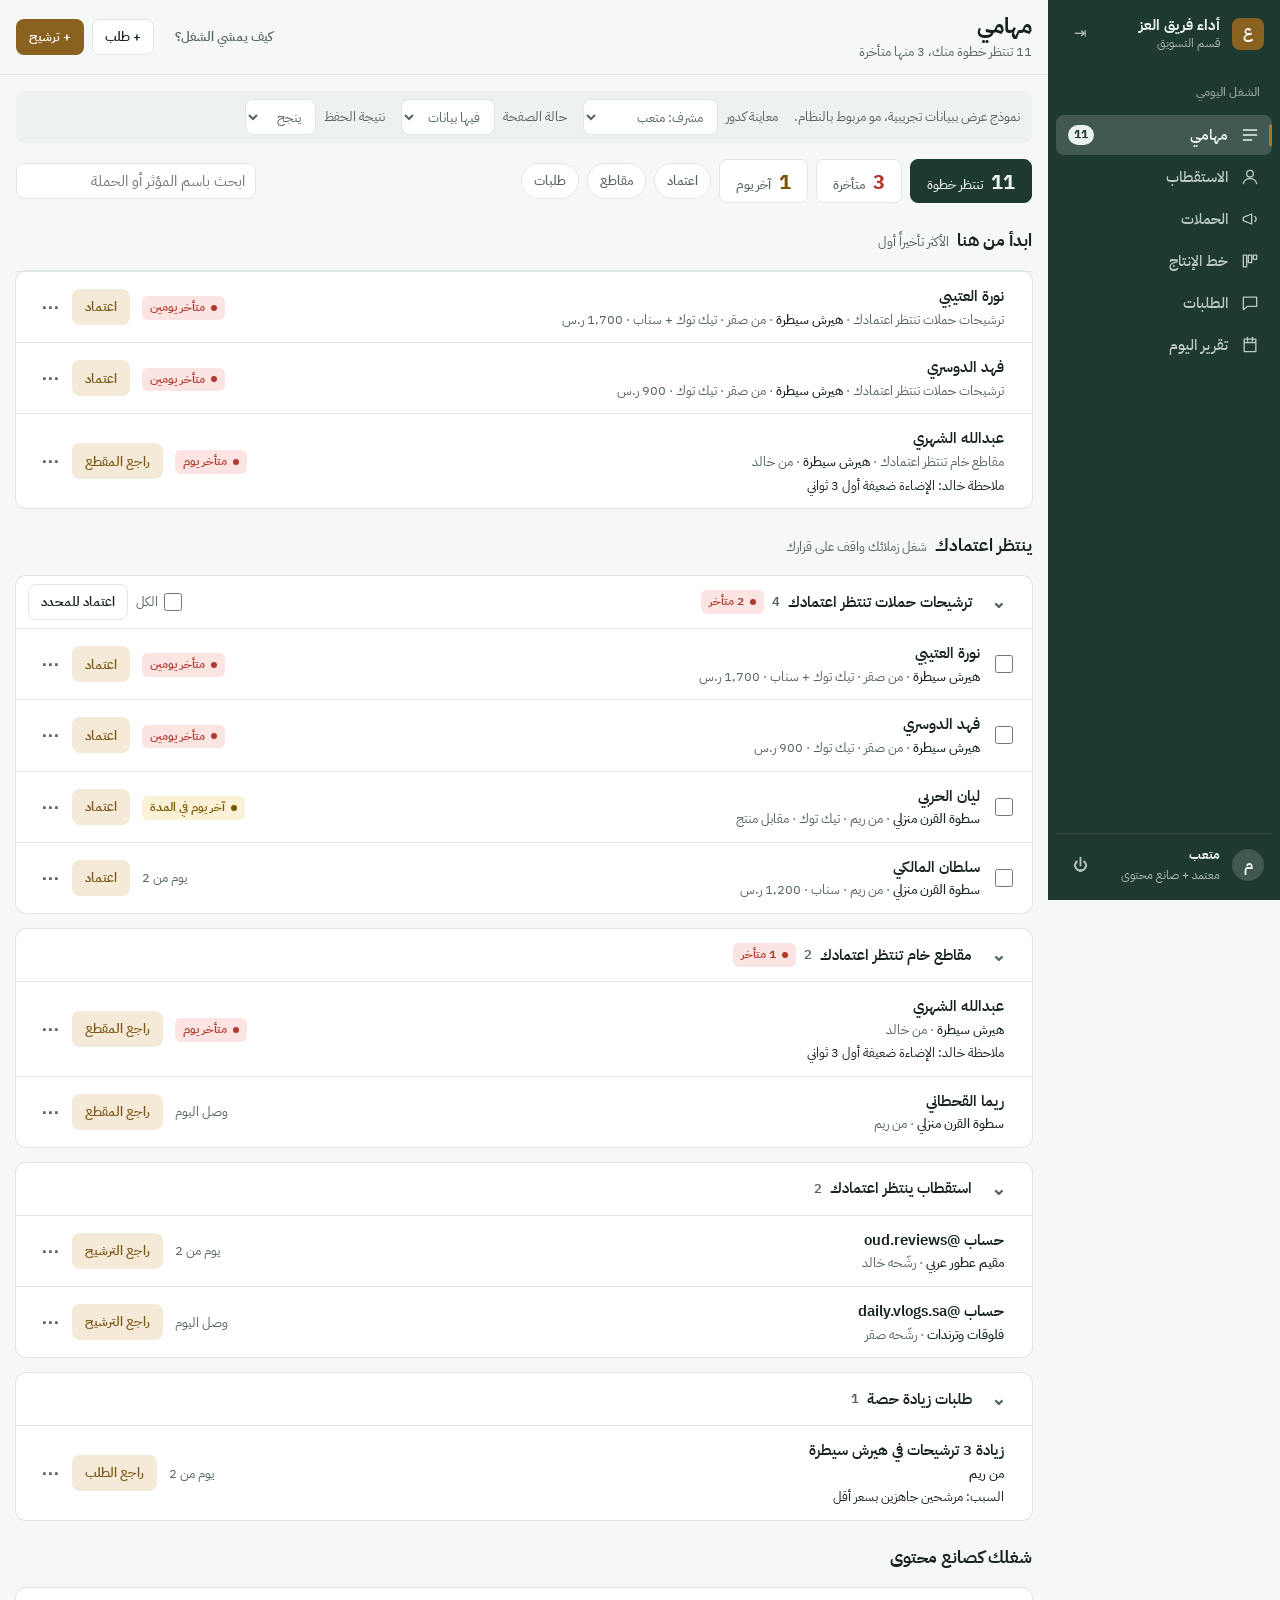
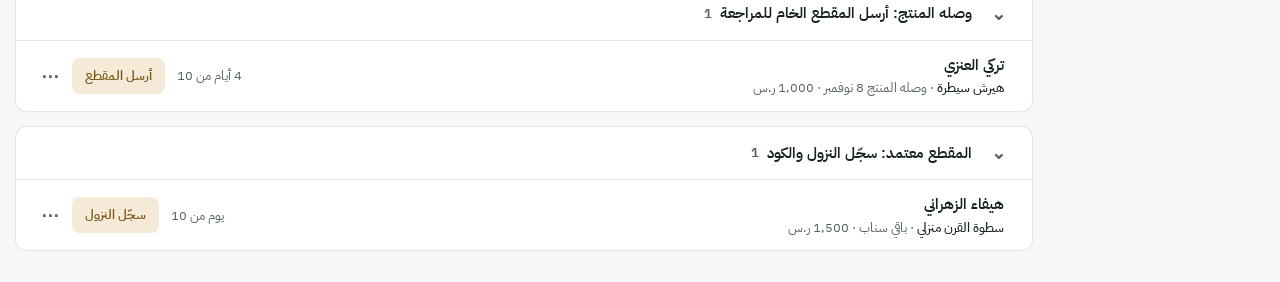
==== commit f28412e1: "تصميم الواجهة: إلغاء التراجع عن الإجراء من النموذج والاختبارات وخطة المرحلة 2 - الاعتمادات الروتينية" ====
--- a/prototype/index.html
+++ b/prototype/index.html
@@ -89,6 +89,11 @@
 .btn.quiet{border-color:transparent;background:none;color:var(--muted)}
 .btn.icon{width:var(--tap);padding:0;font-size:18px;line-height:1}
 .btn.menu{display:none}
+.btn[disabled]{opacity:.6;cursor:default}
+.errline{font-size:var(--fs-sm);color:var(--danger);margin-top:2px}
+.dlgwrap{position:fixed;inset:0;z-index:10;display:grid;place-items:center;padding:var(--s4)}
+.dlg{position:relative;z-index:11;background:var(--surface);border-radius:var(--r);padding:var(--s5);width:min(400px,100%);display:grid;gap:var(--s3);box-shadow:0 12px 40px rgba(0,0,0,.25)}
+.dlg h2{font-size:var(--fs-lg)}.dlg p{color:var(--muted);font-size:var(--fs-sm)}
 
 /* سطر الأرقام والتصفية */
 .bar{display:flex;gap:var(--s2);align-items:center;flex-wrap:wrap}
@@ -215,8 +220,8 @@
 const STEPS = ['الترشيح', 'الاعتماد', 'العنوان', 'الشحن', 'المقطع والنشر', 'التشغيل'];
 
 /* بيانات تجريبية للنموذج فقط. الأدوار الثلاثة هنا هي نفس صلاحيات النظام الحالية: موظف (صانع محتوى)، مشرف (المعتمد)، مدير (الأدمن). */
-const PEOPLE = { reem: ['ريم', 'صانع محتوى', 'موظف'], metab: ['متعب', 'معتمد + صانع محتوى', 'مشرف'], abdul: ['عبدالمحسن', 'مدير التسويق', 'مدير'] };
-/* go = الإجراء الأساسي: [النص، النوع] والنوع done ينفّذ مباشرة، open يفتح الملف على الخطوة المطلوبة. more = باقي الإجراءات الحالية داخل قائمة «⋯». */
+const PEOPLE = { reem: ['ريم', 'صانع محتوى', 'موظف'], saqr: ['صقر', 'صانع محتوى + شحن', 'موظف شحن'], metab: ['متعب', 'معتمد + صانع محتوى', 'مشرف'], abdul: ['عبدالمحسن', 'مدير التسويق', 'مدير'] };
+/* go = الإجراء الأساسي: [النص، النوع]. done = اعتماد روتيني: حفظ فوري بدون تأكيد. confirm = نافذة تأكيد مختصرة ثم حفظ. open يفتح الملف على الخطوة المطلوبة. more = باقي الإجراءات الحالية داخل قائمة «⋯». */
 const Q = {
   members: { t: 'حسابات جديدة تنتظر التفعيل', f: 'appr', step: -1, go: ['فعّله من الإعدادات', 'setup'], more: [] },
   pay: { t: 'تنتظر موافقتك على الدفع', f: 'appr', step: 4, go: ['اعتماد الدفع', 'done'], bulk: 'اعتماد الدفع', sheet: ['تنزيل كشف الدفع Excel'], more: [] },
@@ -228,14 +233,23 @@
   post: { t: 'المقطع معتمد: سجّل النزول والكود', f: 'video', step: 4, go: ['سجّل النزول', 'open'], more: [] },
   video: { t: 'وصله المنتج: أرسل المقطع الخام للمراجعة', f: 'video', step: 4, go: ['أرسل المقطع', 'open'], more: [] },
   intake: { t: 'معتمد: كمّل العنوان أو أرسل الرابط للمؤثر', f: 'ship', step: 2, go: ['كمّل العنوان', 'open'], more: [['wa', 'أرسل الرابط واتساب'], ['copy', 'نسخ رابط المؤثر']] },
+  ship_send: { t: 'جاهزة للشحن', f: 'ship', step: 3, go: ['تم الشحن', 'confirm'], bulk: 'تم الشحن اليوم', sheet: ['تنزيل كشف الشحن Excel', 'كشف سلاسل Excel'], more: [] },
+  ship_wait: { t: 'في الطريق: سجّل الوصول', f: 'ship', step: 3, go: ['وصلت', 'confirm'], bulk: 'وصلت اليوم', more: [] },
   req_in: { t: 'طلبات عليك', f: 'req', step: -1, go: ['بدأت فيه', 'done'], more: [] }
 };
+const CONFIRM = { ship_send: 'تتسجّل كمشحونة اليوم وتنتقل لقائمة «في الطريق».', ship_wait: 'يتسجّل وصول المنتج اليوم، ويبدأ احتساب مدة المقطع على صانع المحتوى.' };
 const SECTIONS = {
+  saqr: [['شغلك الحين', 'الشحن أول، ثم شغلك كصانع محتوى', ['ship_send', 'ship_wait', 'video_fix']]],
   reem: [['شغلك الحين', 'مرتّب بالأكثر تأخيراً', ['video_fix', 'intake', 'post', 'video', 'req_in']]],
   metab: [['ينتظر اعتمادك', 'شغل زملائك واقف على قرارك', ['appr', 'draft', 'acq_review', 'quota_req']], ['شغلك كصانع محتوى', '', ['video', 'post']]],
   abdul: [['يحتاج قرارك', 'اللي ما يمشي إلا بموافقتك', ['members', 'pay', 'appr']]]
 };
 const SEED = {
+  saqr: [
+    ['ship_send', 'نورة العتيبي', ['هيرش سيطرة', 'الرياض، الملقا', 'RRRD2929'], '', 8, 7], ['ship_send', 'ماجد السبيعي', ['هيرش سيطرة', 'جدة، الروضة', 'JEDA4410'], '', 2, 7], ['ship_send', 'أروى الغامدي', ['سطوة القرن منزلي', 'الدمام، الشاطئ'], '', 1, 7],
+    ['ship_wait', 'خالد البلوي', ['هيرش سيطرة', 'سمسا', 'بوليصة 5616848521'], '', 3, 7], ['ship_wait', 'جود العمري', ['سطوة القرن منزلي', 'أرامكس', 'بوليصة 4470012'], '', 7, 7],
+    ['video_fix', 'سارة المطيري', ['هيرش سيطرة', 'تيك توك', '800 ر.س'], 'المطلوب من متعب: الصوت منخفض في آخر المقطع', 2, 1]
+  ],
   reem: [
     ['video_fix', 'سارة المطيري', ['سطوة القرن منزلي', 'تيك توك', '800 ر.س'], 'المطلوب من متعب: الصوت منخفض في آخر المقطع', 2, 1],
     ['intake', 'يزيد الرشيد', ['سطوة القرن منزلي', 'تيك توك + سناب', '1,100 ر.س'], 'ما عبّى العنوان من 4 أيام', 4, 3],
@@ -267,7 +281,7 @@
   setup: ['الإعدادات', 'الفريق والمدد والقوائم', ['تفعيل الأعضاء وتحديد الأدوار', 'المدة المسموحة لكل مرحلة', 'قوائم تقرير اليوم، إعدادات بطاقة الأداء، مفاتيح البنك'], ['تقسيم الصفحة لأقسام', 'تأكيد قبل أي تغيير في الأدوار']]
 };
 
-const S = { view: 'mine', who: 'metab', rows: {}, filter: 'all', q: '', mode: 'data', closed: {} };
+const S = { view: 'mine', who: 'metab', rows: {}, filter: 'all', q: '', mode: 'data', closed: {}, busy: new Set(), err: {}, fail: false };
 let uid = 0; for (const k in SEED) S.rows[k] = SEED[k].map(r => ({ id: ++uid, q: r[0], n: r[1], m: r[2], note: r[3], age: r[4], sla: r[5] }));
 const isMgr = () => S.who === 'abdul';
 const late = r => r.age > r.sla, soon = r => r.age === r.sla, over = r => r.age - r.sla;
@@ -285,15 +299,15 @@
 }
 const ageHtml = r => late(r) ? `<span class="b danger">متأخر ${days(over(r))}</span>` : soon(r) ? '<span class="b warn">آخر يوم في المدة</span>' : `<span class="age">${r.age ? `${days(r.age)} من ${r.sla}` : 'وصل اليوم'}</span>`;
 function rowHtml(r, bulk, withQueue) {
-  const q = Q[r.q], parts = r.m;
+  const q = Q[r.q], parts = r.m, busy = S.busy.has(r.id);
   const items = [['open', 'افتح الملف']].concat(q.more);
   return `<div class="row" data-id="${r.id}">${bulk ? `<label class="ck"><input type="checkbox" id="c${r.id}" aria-label="تحديد ${esc(r.n)}"></label>` : '<span></span>'}
-    <div><button class="t" type="button" data-act="open">${esc(r.n)}</button><div class="m">${withQueue ? `<span class="qn">${q.t} · </span>` : ''}${parts.map((p, i) => i === 0 ? `<b>${esc(p)}</b>` : esc(p)).join(' · ')}</div>${r.note ? `<div class="note">${esc(r.note)}</div>` : ''}</div>
+    <div><button class="t" type="button" data-act="open">${esc(r.n)}</button><div class="m">${withQueue ? `<span class="qn">${q.t} · </span>` : ''}${parts.map((p, i) => i === 0 ? `<b>${esc(p)}</b>` : esc(p)).join(' · ')}</div>${r.note ? `<div class="note">${esc(r.note)}</div>` : ''}${S.err[r.id] ? `<div class="errline" role="alert">${esc(S.err[r.id])}</div>` : ''}</div>
     <div class="st">${ageHtml(r)}</div>
-    <div class="a"><button class="btn act" type="button" data-act="go">${q.go[0]}</button><div class="more"><button class="btn icon quiet" type="button" data-more aria-haspopup="menu" aria-expanded="false" aria-label="إجراءات أخرى: ${esc(r.n)}">⋯</button><div class="pop" role="menu" hidden>${items.map(([a, l]) => `<button type="button" role="menuitem" class="${a === 'no' ? 'no' : ''}" data-act="${a}">${l}</button>`).join('')}</div></div></div></div>`;
+    <div class="a"><button class="btn act" type="button" data-act="go" ${busy ? 'disabled aria-busy="true"' : ''}>${busy ? 'جاري الحفظ…' : q.go[0]}</button><div class="more"><button class="btn icon quiet" type="button" data-more ${busy ? 'disabled' : ''} aria-haspopup="menu" aria-expanded="false" aria-label="إجراءات أخرى: ${esc(r.n)}">⋯</button><div class="pop" role="menu" hidden>${items.map(([a, l]) => `<button type="button" role="menuitem" class="${a === 'no' ? 'no' : ''}" data-act="${a}">${l}</button>`).join('')}</div></div></div></div>`;
 }
 function demoBar(note) {
-  return `<div class="demo"><span>${note || 'نموذج عرض ببيانات تجريبية، مو مربوط بالنظام.'}</span><label for="who">معاينة كدور<select id="who">${Object.entries(PEOPLE).map(([k, v]) => `<option value="${k}" ${k === S.who ? 'selected' : ''}>${v[2]}: ${v[0]}</option>`).join('')}</select></label>${note ? '' : `<label for="mode">حالة الصفحة<select id="mode">${[['data', 'فيها بيانات'], ['load', 'تحميل'], ['empty', 'فاضية'], ['err', 'خطأ']].map(([k, t]) => `<option value="${k}" ${S.mode === k ? 'selected' : ''}>${t}</option>`).join('')}</select></label>`}</div>`;
+  return `<div class="demo"><span>${note || 'نموذج عرض ببيانات تجريبية، مو مربوط بالنظام.'}</span><label for="who">معاينة كدور<select id="who">${Object.entries(PEOPLE).map(([k, v]) => `<option value="${k}" ${k === S.who ? 'selected' : ''}>${v[2]}: ${v[0]}</option>`).join('')}</select></label>${note ? '' : `<label for="mode">حالة الصفحة<select id="mode">${[['data', 'فيها بيانات'], ['load', 'تحميل'], ['empty', 'فاضية'], ['err', 'خطأ']].map(([k, t]) => `<option value="${k}" ${S.mode === k ? 'selected' : ''}>${t}</option>`).join('')}</select></label><label for="fail">نتيجة الحفظ<select id="fail"><option value="">ينجح</option><option value="1" ${S.fail ? 'selected' : ''}>يفشل</option></select></label>`}</div>`;
 }
 function pageMine() {
   const all = mine(), nLate = all.filter(late).length, nSoon = all.filter(soon).length;
@@ -310,7 +324,7 @@
   const top = L.filter(late).sort((a, b) => over(b) - over(a)).slice(0, 3);
   const groupHtml = k => { const q = Q[k], R = L.filter(r => r.q === k).sort((a, b) => over(b) - over(a)); if (!R.length) return ''; const nl = R.filter(late).length, shut = S.closed[k];
     return `<section class="group" data-g="${k}"><div class="ghead"><button class="btn icon quiet" data-fold="${k}" type="button" aria-expanded="${!shut}" aria-label="${shut ? 'افتح' : 'اطوِ'} قائمة ${q.t}">${shut ? '‹' : '⌄'}</button><h3>${q.t}</h3><span class="c num">${R.length}</span>${nl ? `<span class="b danger">${nl} متأخر</span>` : ''}
-      <div class="tools">${(q.sheet || []).map(x => `<button class="btn" data-sheet type="button">${x}</button>`).join('')}${q.bulk && !shut ? `<label for="all_${k}"><input type="checkbox" id="all_${k}" data-all> الكل</label><button class="btn" data-bulk="${q.bulk}" type="button">${q.bulk} للمحدد</button>` : ''}</div></div>${shut ? '' : R.map(r => rowHtml(r, !!q.bulk)).join('')}</section>`; };
+      <div class="tools">${(q.sheet || []).map(x => `<button class="btn" data-sheet type="button">${x}</button>`).join('')}${q.bulk && !shut ? `<label for="all_${k}"><input type="checkbox" id="all_${k}" data-all> الكل</label><button class="btn" data-bulk="${q.bulk}" type="button" ${R.some(r => S.busy.has(r.id)) ? 'disabled aria-busy="true"' : ''}>${R.some(r => S.busy.has(r.id)) ? 'جاري الحفظ…' : q.bulk + ' للمحدد'}</button>` : ''}</div></div>${shut ? '' : R.map(r => rowHtml(r, !!q.bulk)).join('')}</section>`; };
   const secs = SECTIONS[S.who].map(([t, hint, qs]) => { const g = qs.map(groupHtml).join(''); return g ? `<div class="sechead"><h2>${t}</h2><span>${hint}</span></div>${g}` : ''; }).join('');
   const extra = S.who === 'reem' ? `<div class="sechead"><h2>حصصك وتقريرك</h2></div><div class="group"><div class="row"><span></span><div><div class="t" style="font-weight:600">سطوة القرن منزلي</div><div class="m">رشّحت 3 من حصتك 5، باقي لك 2</div></div><span class="st age">حصة ترشيح</span><div class="a"><button class="btn act" data-new="ترشيح" type="button">رشّح</button></div></div><div class="row"><span></span><div><div class="t" style="font-weight:600">تقرير اليوم</div><div class="m">ما انحفظ للحين. شغلك في النظام ينحسب لحاله</div></div><span class="st age">آخر الدوام</span><div class="a"><a class="btn" href="#today">اكتب التقرير</a></div></div></div>`
     : isMgr() ? `<div class="sechead"><h2>ملخص الفريق</h2><span>كم شي ينتظر كل شخص وكم منه متأخر</span></div><div class="tw"><table><thead><tr><th>الشخص</th><th>الدور</th><th class="n">ينتظر</th><th class="n">متأخر</th></tr></thead><tbody>${TEAM.map(([n, r, w, l]) => `<tr><td><b>${n}</b></td><td>${r}</td><td class="n">${w}</td><td class="n">${l ? `<span class="b danger">${l}</span>` : '0'}</td></tr>`).join('')}</tbody></table></div>
@@ -354,6 +368,26 @@
    <p style="color:var(--muted);font-size:var(--fs-sm)">في النسخة الفعلية تنفتح هنا كل أقسام الملف بنفس حقولها وأزرارها الحالية، على الخطوة المطلوبة منك.</p>`;
   $('sheet').hidden = false; $('sx').onclick = () => closeSheet(true); $('sx').focus();
 }
+/* الحفظ في النموذج يحاكي الخادم: الزر يتعطّل ويظهر «جاري الحفظ…»، والواجهة ما تتغير إلا بعد نجاح الرد. الفشل يبقي كل شي كما كان مع رسالة واضحة. */
+const fakeServer = () => new Promise(res => setTimeout(() => { window.__saves = (window.__saves || 0) + 1; res(!S.fail); }, window.__latency || 700));
+async function runSave(ids, label) {
+  const w = S.who; ids = ids.filter(id => !S.busy.has(id)); if (!ids.length) return;   /* منع الضغط المكرر */
+  ids.forEach(id => { S.busy.add(id); delete S.err[id]; }); render();
+  const saved = await fakeServer();
+  ids.forEach(id => S.busy.delete(id));
+  if (saved) { const one = S.rows[w].find(r => r.id === ids[0]); S.rows[w] = S.rows[w].filter(r => !ids.includes(r.id)); render(); return toast(`${label}: ${ids.length === 1 && one ? one.n : ids.length + ' ملفات'} (انحفظ)`); }
+  ids.forEach(id => S.err[id] = `ما انحفظ «${label}». تأكد من النت وجرّب مرة ثانية. المهمة باقية كما هي.`); render(); toast('ما انحفظ، وما تغيّر شي.');
+  const b = document.querySelector(`.row[data-id="${ids[0]}"] [data-act="go"]`); if (b) b.focus();
+}
+function confirmBox(title, text, onYes) {
+  const from = document.activeElement, d = document.createElement('div'); d.className = 'dlgwrap'; d.dir = 'rtl'; d.lang = 'ar';
+  d.innerHTML = `<div class="shade"></div><div class="dlg" role="alertdialog" aria-modal="true" aria-labelledby="dlgT" aria-describedby="dlgP"><h2 id="dlgT">${esc(title)}</h2><p id="dlgP">${esc(text)}</p><div class="bar"><button class="btn primary" type="button" data-yes>تأكيد</button><button class="btn" type="button" data-no>إلغاء</button></div></div>`;
+  document.body.appendChild(d); $('app').inert = true;
+  const close = yes => { d.remove(); $('app').inert = false; if (yes) onYes(); else if (from && document.contains(from)) from.focus(); };
+  d.querySelector('[data-yes]').onclick = () => close(true); d.querySelector('[data-no]').onclick = d.querySelector('.shade').onclick = () => close(false);
+  d.addEventListener('keydown', e => { if (e.key === 'Escape') { e.stopPropagation(); close(false); } else if (e.key === 'Tab') { e.stopPropagation(); trap(d.querySelector('.dlg'), e); } });
+  d.querySelector('[data-no]').focus();
+}
 const REAL = { acct: 'يفتح حساب المؤثر في تبويب جديد', fix: 'يطلب وش المطلوب تعديله ثم يرجّعه لصاحبه', no: 'يطلب سبب الرفض ثم يحفظ', wa: 'يفتح واتساب برسالة فيها رابط المؤثر', copy: 'ينسخ رابط المؤثر' };
 
 document.addEventListener('click', e => {
@@ -371,14 +405,15 @@
   if (t.closest('[data-help]')) return toast('في النسخة الفعلية: ينفتح دليل الشغل حسب دورك');
   if (t.closest('[data-sheet]')) return toast('في النسخة الفعلية: ينزل ملف Excel على جهازك');
   const all = t.closest('[data-all]'); if (all) { all.closest('.group').querySelectorAll('.row input[type=checkbox]').forEach(c => c.checked = all.checked); return; }
-  const bulk = t.closest('[data-bulk]'); if (bulk) { const ids = [...bulk.closest('.group').querySelectorAll('.row input:checked')].map(c => +c.closest('.row').dataset.id); if (!ids.length) return toast('حدّد ملف واحد على الأقل'); S.rows[S.who] = mine().filter(r => !ids.includes(r.id)); render(); return toast(`${bulk.dataset.bulk}: ${ids.length} ملف (نموذج عرض، ما تغيّر شي في النظام)`); }
+  const bulk = t.closest('[data-bulk]'); if (bulk) { const ids = [...bulk.closest('.group').querySelectorAll('.row input:checked')].map(c => +c.closest('.row').dataset.id); if (!ids.length) return toast('حدّد ملف واحد على الأقل'); const k = bulk.closest('.group').dataset.g, go = () => runSave(ids, bulk.dataset.bulk); return Q[k].go[1] === 'confirm' ? confirmBox(`${bulk.dataset.bulk}: ${ids.length === 1 ? 'ملف واحد' : ids.length + ' ملفات'}`, CONFIRM[k], go) : go(); }
   const a = t.closest('[data-act]'); if (a) { const rowEl = a.closest('.row'), r = mine().find(x => x.id === +rowEl.dataset.id); if (!r) return; const act = a.dataset.act, q = Q[r.q]; const from = a.closest('.pop') ? rowEl.querySelector('[data-more]') : a; closePop(false);
     if (act === 'open' || (act === 'go' && q.go[1] === 'open')) return openSheet(r, from);
     if (act === 'go' && q.go[1] === 'setup') { location.hash = 'setup'; return; }
-    if (act === 'go') { S.rows[S.who] = mine().filter(x => x.id !== r.id); render(); return toast(`${q.go[0]}: ${r.n} (نموذج عرض، ما تغيّر شي في النظام)`); }
+    if (act === 'go') return q.go[1] === 'confirm' ? confirmBox(`${q.go[0]}: ${r.n}`, CONFIRM[r.q], () => runSave([r.id], q.go[0])) : runSave([r.id], q.go[0]);
     return toast('في النسخة الفعلية: ' + REAL[act]); }
 });
-document.addEventListener('change', e => { if (e.target.id === 'who') { S.who = e.target.value; S.filter = 'all'; S.q = ''; S.mode = 'data'; S.closed = {}; if (location.hash.slice(1) && location.hash !== '#mine') history.replaceState(null, '', '#mine'); route(); const w = $('who'); if (w) w.focus(); } if (e.target.id === 'mode') { S.mode = e.target.value; render(); const m = $('mode'); if (m) m.focus(); } });
+document.addEventListener('change', e => { if (e.target.id === 'who') { S.who = e.target.value; S.filter = 'all'; S.q = ''; S.mode = 'data'; S.closed = {}; S.busy.clear(); S.err = {}; if (location.hash.slice(1) && location.hash !== '#mine') history.replaceState(null, '', '#mine'); route(); const w = $('who'); if (w) w.focus(); } if (e.target.id === 'fail') S.fail = !!e.target.value;
+  if (e.target.id === 'mode') { S.mode = e.target.value; render(); const m = $('mode'); if (m) m.focus(); } });
 document.addEventListener('input', e => { if (e.target.id === 'q') { S.q = e.target.value; const p = e.target.selectionStart; pageMine(); const q = $('q'); if (q) { q.focus(); q.setSelectionRange(p, p); } } });
 document.addEventListener('keydown', e => {
   if (openPop) { const items = [...openPop.nextElementSibling.children], i = items.indexOf(document.activeElement);
